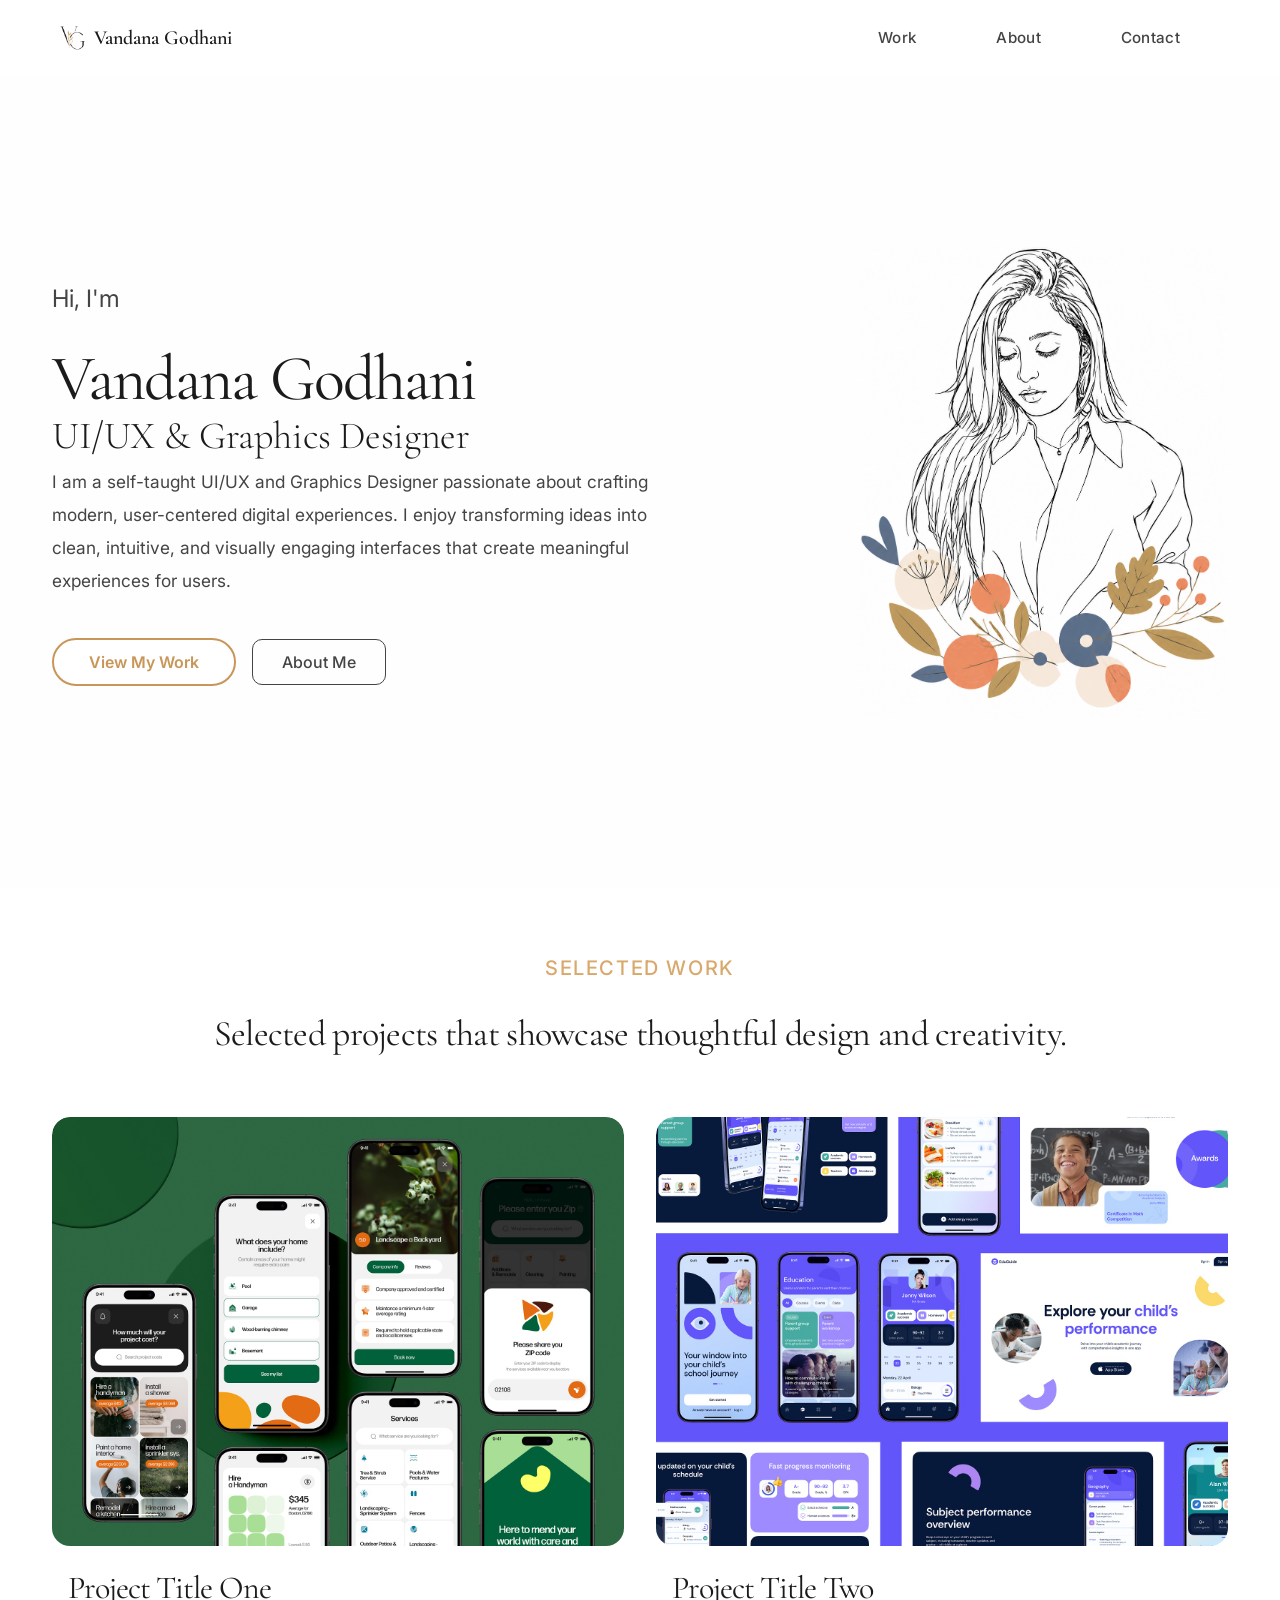
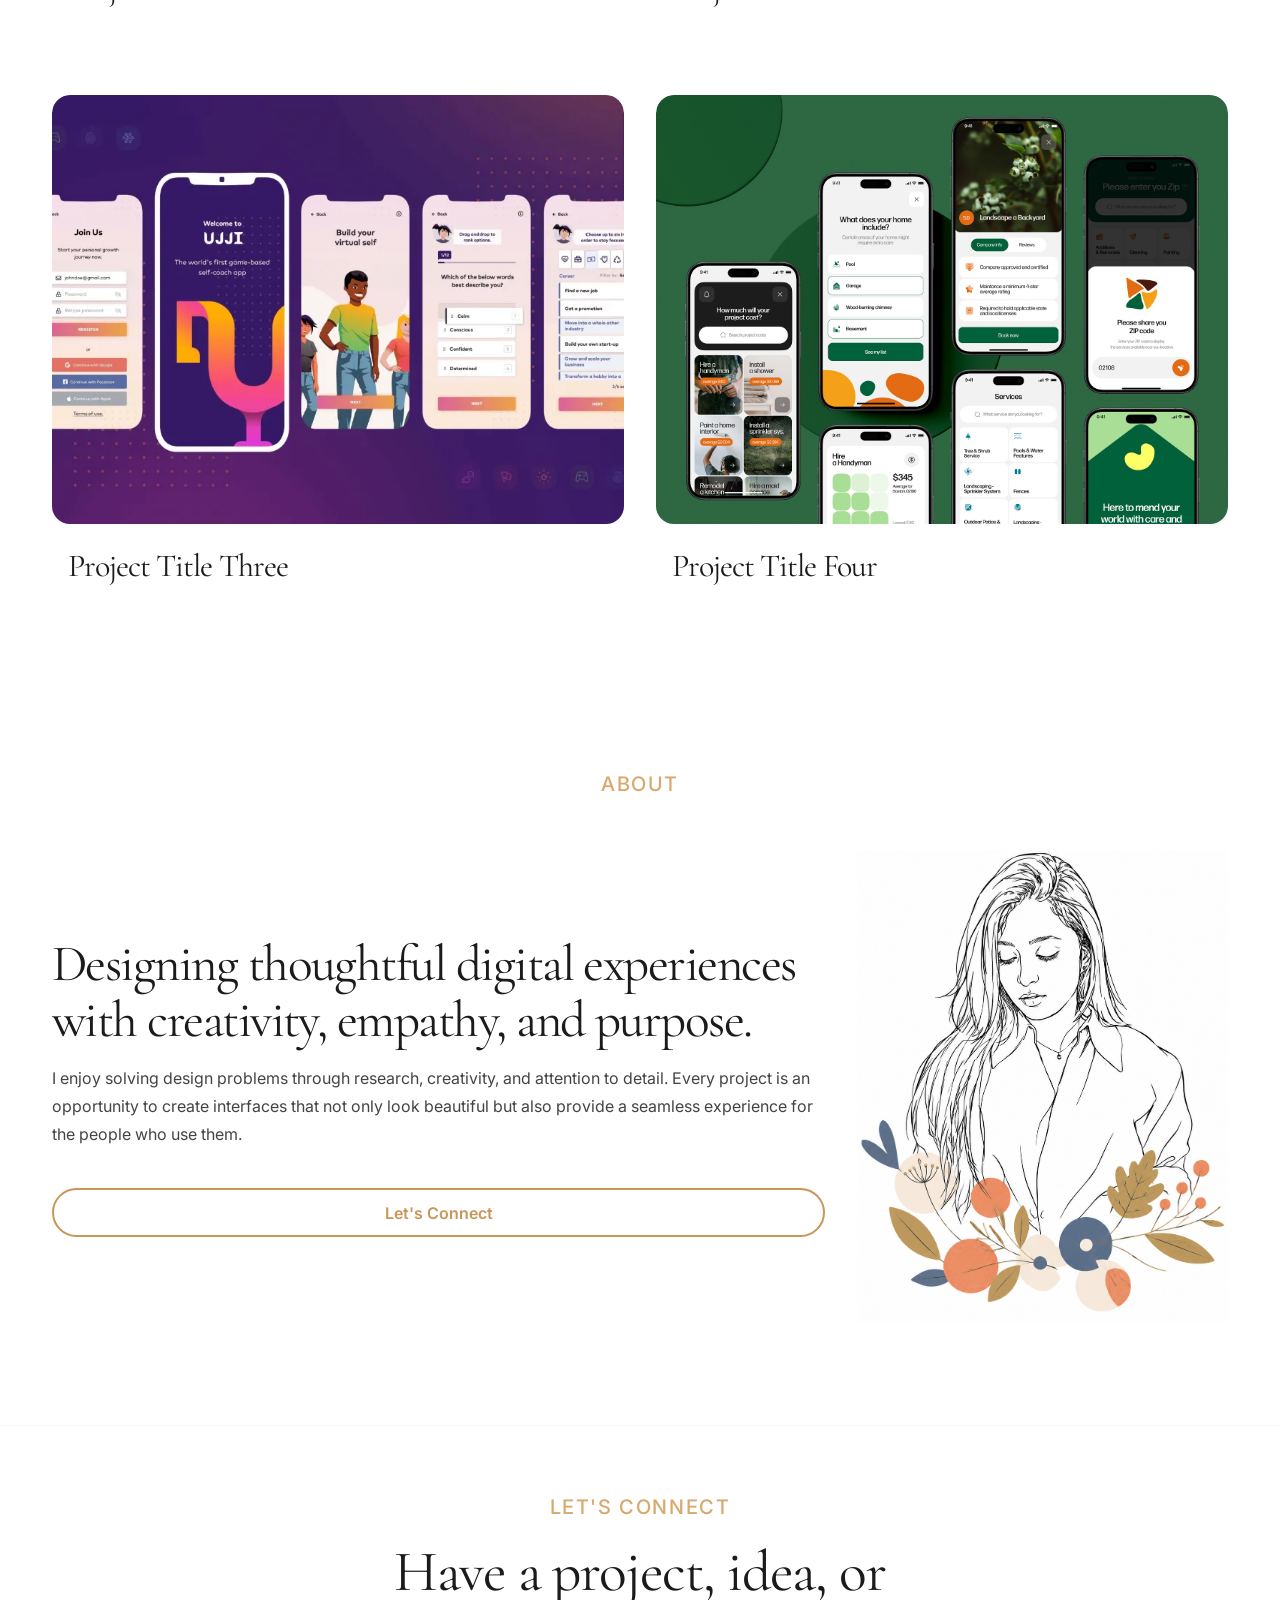
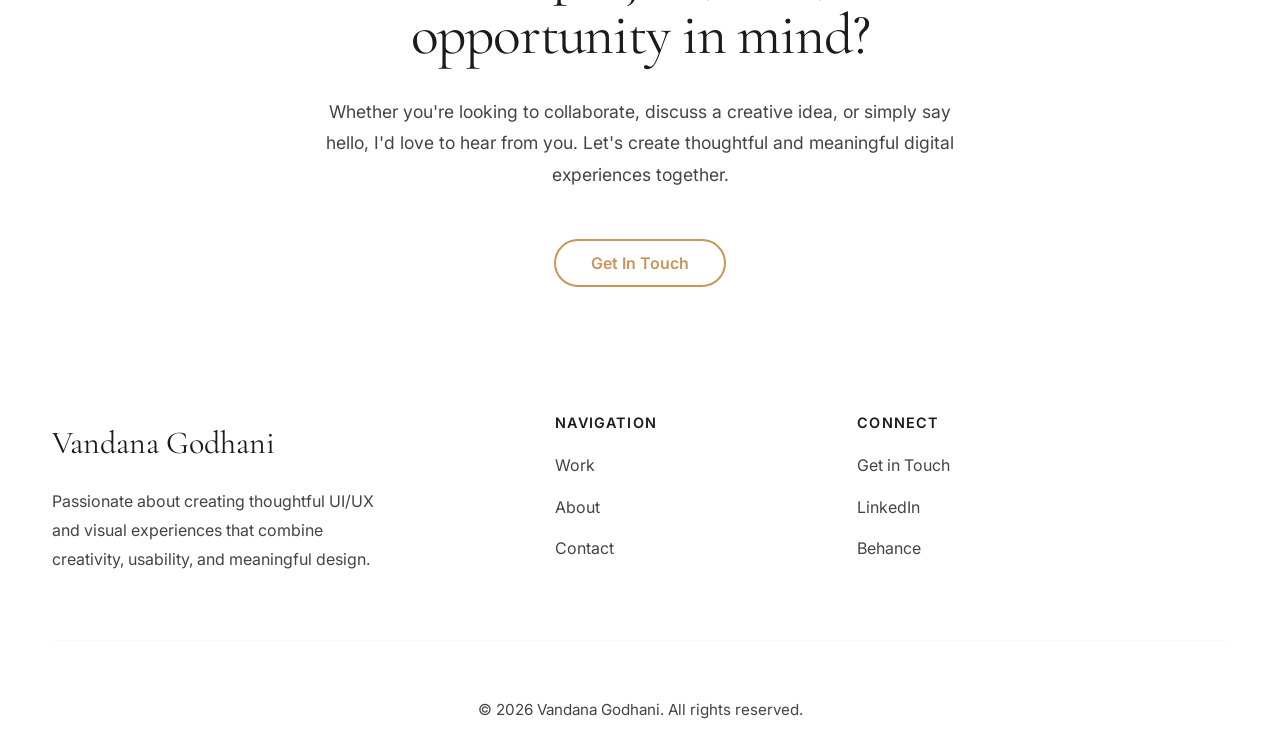
==== index.html @ 1f082d2a "pending" ====
<!doctype html>
<html lang="en">
  <head>
    <!-- ==========================================
         BASIC META
    =========================================== -->

    <meta charset="UTF-8" />

    <meta name="viewport" content="width=device-width, initial-scale=1.0" />

    <meta http-equiv="X-UA-Compatible" content="IE=edge" />

    <meta name="theme-color" content="#ffffff" />

    <meta name="robots" content="index, follow" />

    <meta name="author" content="Vandana Godhani" />

    <!-- ==========================================
         SEO
    =========================================== -->

    <title>Vandana Godhani | UI/UX & Graphics Designer</title>

    <meta
      name="description"
      content="Official portfolio of Vandana Godhani, a self-taught UI/UX and Graphics Designer based in Gujarat, India. Explore premium UI/UX design, modern web design, branding, and creative digital experiences."
    />

    <meta
      name="keywords"
      content="Vandana Godhani, UI UX Designer, Graphics Designer, Web Designer, Portfolio, Gujarat, UI Design, UX Design, Bootstrap Portfolio"
    />

    <!-- ==========================================
         CANONICAL
    =========================================== -->

    <link rel="canonical" href="https://yourdomain.com/" />

    <!-- ==========================================
         OPEN GRAPH
    =========================================== -->

    <meta property="og:type" content="website" />

    <meta
      property="og:title"
      content="Vandana Godhani | UI/UX & Graphics Designer"
    />

    <meta
      property="og:description"
      content="Portfolio showcasing UI/UX design, web design, graphics, and creative digital experiences."
    />

    <meta property="og:image" content="assets/images/og-image.jpg" />

    <meta property="og:url" content="https://yourdomain.com/" />

    <!-- ==========================================
         TWITTER CARD
    =========================================== -->

    <meta name="twitter:card" content="summary_large_image" />

    <meta
      name="twitter:title"
      content="Vandana Godhani | UI/UX & Graphics Designer"
    />

    <meta
      name="twitter:description"
      content="Official Portfolio of Vandana Godhani."
    />

    <meta name="twitter:image" content="assets/images/og-image.jpg" />

    <!-- ==========================================
         GOOGLE FONTS
    =========================================== -->

    <link rel="preconnect" href="https://fonts.googleapis.com" />

    <link rel="preconnect" href="https://fonts.gstatic.com" crossorigin />

    <link
      href="https://fonts.googleapis.com/css2?family=Cormorant+Garamond:wght@300;400;500;600;700&family=Inter:wght@300;400;500;600;700&display=swap"
      rel="stylesheet"
    />

    <!-- ==========================================
         BOOTSTRAP
    =========================================== -->

    <link
      href="https://cdn.jsdelivr.net/npm/bootstrap@5.3.7/dist/css/bootstrap.min.css"
      rel="stylesheet"
    />

    <!-- ==========================================
         BOOTSTRAP ICONS
    =========================================== -->

    <link
      rel="stylesheet"
      href="https://cdn.jsdelivr.net/npm/bootstrap-icons@1.11.3/font/bootstrap-icons.min.css"
    />

    <!-- ==========================================
         FONT AWESOME
    =========================================== -->

    <link
      rel="stylesheet"
      href="https://cdnjs.cloudflare.com/ajax/libs/font-awesome/6.7.2/css/all.min.css"
    />

    <!-- ==========================================
         CSS FILES
    =========================================== -->

    <link rel="stylesheet" href="css/variables.css" />

    <link rel="stylesheet" href="css/base.css" />

    <link rel="stylesheet" href="css/layout.css" />

    <link rel="stylesheet" href="css/components.css" />

    <link rel="stylesheet" href="css/home.css" />

    <link rel="stylesheet" href="css/contact.css" />

    <link rel="stylesheet" href="css/animations.css" />

    <link rel="stylesheet" href="css/responsive.css" />

    <!-- ==========================================
         FAVICON
    =========================================== -->

    <link rel="icon" href="assets/images/favicon/logo.png" />
  </head>
  <body>
    <!-- ====================HEADER==================== -->
    <header id="site-header">
      <nav class="navbar navbar-expand-lg py-3">
        <div class="container">
          <!-- Brand -->
          <div class="navbar-logo d-flex">
            <img
              src="./assets/images/logos/logo-r.png"
              alt="Vandana Godhani Logo"
            />
            <a
              class="navbar-brand fs-5"
              href="index.html"
              aria-label="Vandana Godhani Home"
            >
              Vandana Godhani
            </a>
          </div>

          <!-- Mobile Toggle -->

          <button
            class="navbar-toggler"
            type="button"
            data-bs-toggle="collapse"
            data-bs-target="#mainNavbar"
            aria-controls="mainNavbar"
            aria-expanded="false"
            aria-label="Toggle navigation"
          >
            <span class="navbar-toggler-icon"></span>
          </button>

          <!-- Navigation -->

          <div class="collapse navbar-collapse" id="mainNavbar">
            <ul class="navbar-nav ms-auto">
              <li class="nav-item me-5">
                <a
                  class="nav-link fw-medium"
                  href="index.html#featured-projects"
                >
                  Work
                </a>
              </li>

              <li class="nav-item me-5">
                <a class="nav-link fw-medium" href="about.html"> About </a>
              </li>

              <li class="nav-item me-5">
                <a class="nav-link fw-medium" href="contact.html"> Contact </a>
              </li>
            </ul>
          </div>
        </div>
      </nav>
    </header>
    <!-- ====================HERO==================== -->
    <section id="hero" class="hero-section">
      <div class="container">
        <div class="row align-items-center gy-5">
          <!-- Hero Content -->

          <div class="col-lg-8">
            <div class="hero-content">
              <p class="hero-subtitle fs-4">Hi, I'm</p>

              <h1 class="hero-title">Vandana Godhani</h1>

              <h2 class="hero-role">UI/UX & Graphics Designer</h2>

              <p class="hero-description py-2">
                I am a self-taught UI/UX and Graphics Designer passionate about
                crafting modern, user-centered digital experiences. I enjoy
                transforming ideas into clean, intuitive, and visually engaging
                interfaces that create meaningful experiences for users.
              </p>

              <div class="hero-buttons">
                <a href="#featured-projects" class="btn btn-primary">
                  View My Work
                </a>

                <a href="about.html" class="btn btn-outline"> About Me </a>
              </div>
            </div>
          </div>

          <!-- Hero Image -->

          <div class="col-lg-4">
            <div class="hero-image">
              <img
                src="assets/images/hero/vandana-hero.png"
                alt="Portrait of Vandana Godhani"
                class="img-fluid"
              />
            </div>
          </div>
        </div>
      </div>
    </section>
    <!-- ====================FEATURED PROJECT==================== -->

    <section id="featured-projects" class="featured-projects-section">
      <div class="container">
        <!-- Section Heading -->

        <div class="row">
          <div class="col-lg-12">
            <div class="section-heading text-center">
              <span class="section-subtitle fs-5"> Selected Work </span>

              <h2 class="section-title">
                Selected projects that showcase thoughtful design and creativity.
              </h2>
            </div>
          </div>
        </div>

        <!-- Projects -->

        <div class="row g-4">
          <!-- Project 01 -->

          <div class="col-md-6">
            <article class="project-card">
              <a href="#" class="project-link">
                <figure class="project-image">
                  <img
                    src="assets/images/projects/p-1.jpg"
                    alt="Project One"
                    class="img-fluid rounded-3"
                  />
                </figure>

                <h3 class="project-title pb-3 ps-3">Project Title One</h3>
              </a>
            </article>
          </div>

          <!-- Project 02 -->

          <div class="col-md-6">
            <article class="project-card">
              <a href="#" class="project-link">
                <figure class="project-image">
                  <img
                    src="assets/images/projects/projects-02.jpg"
                    alt="Project Two"
                    class="img-fluid rounded-3"
                  />
                </figure>

                <h3 class="project-title pb-3 ps-3">Project Title Two</h3>
              </a>
            </article>
          </div>

          <!-- Project 03 -->

          <div class="col-md-6">
            <article class="project-card">
              <a href="#" class="project-link">
                <figure class="project-image">
                  <img
                    src="assets/images/projects/project-03.webp"
                    alt="Project Three"
                    class="img-fluid rounded-3"
                  />
                </figure>

                <h3 class="project-title pb-3 ps-3">Project Title Three</h3>
              </a>
            </article>
          </div>

          <!-- Project 04 -->

          <div class="col-md-6">
            <article class="project-card">
              <a href="#" class="project-link">
                <figure class="project-image">
                  <img
                    src="assets/images/projects/p-1.jpg"
                    alt="Project Four"
                    class="img-fluid rounded-3"
                  />
                </figure>

                <h3 class="project-title pb-3 ps-3">Project Title Four</h3>
              </a>
            </article>
          </div>
        </div>
      </div>
    </section>

    <!-- ==========================================================
     ABOUT PREVIEW
=========================================================== -->

    <section id="about-hero" class="about-hero-section">
      <div class="container">
        <div class="row align-items-center gy-5">
          <!-- About Content -->

          <span class="section-subtitle fs-5 d-block text-center"> About </span>
          <div class="col-lg-8">
            <div class="about-hero-content">

              <h2 class="page-title">
                Designing thoughtful digital experiences with creativity,
                empathy, and purpose.
              </h2>

              <p class="about-hero-text pt-3">
                I enjoy solving design problems through research, creativity, and attention to detail. Every project is an opportunity to create interfaces that not only look beautiful but also provide a seamless experience for the people who use them.
              </p>

              <div class="hero-buttons pt-2">
                <a href="contact.html" class="btn btn-primary w-100">
                  Let's Connect
                </a>
              </div>
            </div>
          </div>

          <!-- About Image -->

          <div class="col-lg-4">
            <div class="about-hero-image">
              <div class="editorial-image">
                <img
                  src="assets/images/about/vandana-about.png"
                  alt="Portrait of Vandana Godhani"
                  class="img-fluid"
                />
              </div>
            </div>
          </div>
        </div>
      </div>
    </section>
    <hr class="section-divider" />

    <!-- ==========================================================
     CALL TO ACTION
=========================================================== -->

    <!-- ==========================================================
     CTA SECTION
========================================================== -->

    <section id="contact-cta" class="contact-cta-section">
      <div class="container">
        <div class="row justify-content-center">
          <div class="col-lg-12">
            <div class="cta-content text-center">
              <span class="section-subtitle fs-5"> Let's Connect </span>

              <h2 class="section-title">
                Have a project, idea, or opportunity in mind?
              </h2>

              <p class="cta-description">
                Whether you're looking to collaborate, discuss a creative idea,
                or simply say hello, I'd love to hear from you. Let's create
                thoughtful and meaningful digital experiences together.
              </p>

              <div class="cta-buttons text-center d-block pt-3">
                <a href="contact.html" class="btn btn-primary">
                  Get In Touch
                </a>
              </div>
            </div>
          </div>
        </div>
      </div>
    </section>

    <!-- ==========================================================
     FOOTER
=========================================================== -->

    <footer id="site-footer" class="site-footer">
      <div class="container">
        <div class="row gy-5">
          <!-- Brand -->

          <div class="col-lg-5">
            <div class="footer-brand">
              <a href="index.html" class="footer-logo"> Vandana Godhani </a>

              <p class="footer-description">
                Passionate about creating thoughtful UI/UX and visual
                experiences that combine creativity, usability, and meaningful
                design.
              </p>
            </div>
          </div>

          <!-- Navigation -->

          <div class="col-lg-3">
            <div class="footer-navigation">
              <h5 class="footer-heading">Navigation</h5>

              <ul class="footer-links">
                <li>
                  <a href="#featured-projects"> Work </a>
                </li>

                <li>
                  <a href="about.html"> About </a>
                </li>

                <li>
                  <a href="contact.html"> Contact </a>
                </li>
              </ul>
            </div>
          </div>

          <!-- Contact -->

          <!-- Contact -->

          <div class="col-lg-4">
            <div class="footer-contact">
              <h5 class="footer-heading">Connect</h5>

              <ul class="footer-links">
                <li>
                  <a href="mailto:vandnagodhani15@gmail.com"> Get in Touch </a>
                </li>

                <li>
                  <a
                    href="https://www.linkedin.com/in/vandana-godhani-a0b408183/"
                    target="_blank"
                    rel="noopener noreferrer"
                  >
                    LinkedIn
                  </a>
                </li>

                <li>
                  <a
                    href="https://www.behance.net/vandanagodhani"
                    target="_blank"
                    rel="noopener noreferrer"
                  >
                    Behance
                  </a>
                </li>
              </ul>
            </div>
          </div>
        </div>

        <hr class="footer-divider" />

        <div class="row align-items-center">
          <div class="col-md-12 pt-4">
            <p class="footer-copyright text-center">
              © 2026 Vandana Godhani. All rights reserved.
            </p>
          </div>
        </div>
      </div>
    </footer>
    <!-- Bootstrap Bundle -->
    <script src="https://cdn.jsdelivr.net/npm/bootstrap@5.3.7/dist/js/bootstrap.bundle.min.js"></script>

    <!-- Main JavaScript -->
    <script src="js/main.js"></script>
  </body>
</html>
---- css/variables.css ----
/* ==========================================================
   VARIABLES.CSS
   Vandana Godhani Portfolio
   Design Token System
   Bootstrap 5.3 Compatible
   ========================================================== */

:root {

  /* ========================================================
     COLORS
     ======================================================== */

  --color-white: #ffffff;
  --color-black: #000000;

  --color-background: #ffffff;
  --color-surface: #fafafa;

  --color-heading: #1b1b1b;
  --color-text: #444444;
  --color-text-light: #6b7280;

  --color-accent: #d9a86c;
  --color-accent-hover: #c89658;

  --color-border: #e8e8e8;
  --color-divider: #f2f2f2;

  --color-success: #198754;
  --color-danger: #dc3545;
  --color-warning: #ffc107;

  --selection-bg: var(--color-accent);
  --selection-text: var(--color-white);



  /* ========================================================
     TYPOGRAPHY
     ======================================================== */

  --font-heading: "Cormorant Garamond", serif;
  --font-body: "Inter", sans-serif;



  /* ========================================================
     FONT SIZES
     ======================================================== */

  --fs-display: clamp(4rem, 7vw, 6rem);

  --fs-h1: clamp(3.25rem, 5vw, 4.5rem);
  --fs-h2: clamp(2.5rem, 4vw, 3.5rem);
  --fs-h3: clamp(2rem, 3vw, 2.75rem);
  --fs-h4: 2rem;
  --fs-h5: 1.5rem;
  --fs-h6: 1.25rem;

  --fs-body-lg: 1.25rem;
  --fs-body: 1rem;
  --fs-small: .875rem;
  --fs-caption: .75rem;

  --fs-button: .95rem;
  --fs-nav: 1rem;



  /* ========================================================
     FONT WEIGHTS
     ======================================================== */

  --fw-light: 300;
  --fw-regular: 400;
  --fw-medium: 500;
  --fw-semibold: 600;
  --fw-bold: 700;



  /* ========================================================
     LINE HEIGHT
     ======================================================== */

  --lh-heading: 1.1;
  --lh-body: 1.75;
  --lh-tight: 1.3;



  /* ========================================================
     LETTER SPACING
     ======================================================== */

  --ls-tight: -.03em;
  --ls-normal: 0;
  --ls-wide: .04em;



  /* ========================================================
     SPACING SYSTEM
     ======================================================== */

  --space-0: 0;
  --space-1: .25rem;      /* 4px */
  --space-2: .5rem;       /* 8px */
  --space-3: .75rem;      /* 12px */
  --space-4: 1rem;        /* 16px */
  --space-5: 1.5rem;      /* 24px */
  --space-6: 2rem;        /* 32px */
  --space-7: 3rem;        /* 48px */
  --space-8: 4rem;        /* 64px */
  --space-9: 5rem;        /* 80px */
  --space-10: 6rem;       /* 96px */



  /* ========================================================
     SECTION SPACING
     ======================================================== */

  --section-space: clamp(5rem, 8vw, 7rem);
  --section-space-sm: clamp(3rem, 5vw, 5rem);



  /* ========================================================
     CONTAINER
     ======================================================== */

  --container-width: 1320px;
  --content-width: 720px;



  /* ========================================================
     BORDER RADIUS
     ======================================================== */

  --radius-sm: 4px;
  --radius-md: 8px;
  --radius-lg: 12px;
  --radius-xl: 20px;
  --radius-pill: 999px;



  /* ========================================================
     BORDERS
     ======================================================== */

  --border: 1px solid var(--color-border);



  /* ========================================================
     SHADOWS
     ======================================================== */

  --shadow-sm: 0 2px 8px rgba(0,0,0,.04);

  --shadow-md: 0 8px 24px rgba(0,0,0,.08);

  --shadow-lg: 0 16px 40px rgba(0,0,0,.10);



  /* ========================================================
     TRANSITIONS
     ======================================================== */

  --transition-fast: .2s ease;
  --transition-normal: .3s ease;
  --transition-slow: .5s ease;



  /* ========================================================
     Z-INDEX
     ======================================================== */

  --z-dropdown: 1000;
  --z-sticky: 1020;
  --z-fixed: 1030;
  --z-offcanvas: 1045;
  --z-modal: 1055;
  --z-tooltip: 1080;



  /* ========================================================
     BOOTSTRAP BREAKPOINT REFERENCE
     ======================================================== */

  --bp-sm: 576px;
  --bp-md: 768px;
  --bp-lg: 992px;
  --bp-xl: 1200px;
  --bp-xxl: 1400px;

}
---- css/base.css ----
/* ==========================================================
   BASE.CSS
   Vandana Godhani Portfolio
   Global Foundation Styles
   Bootstrap 5.3 Compatible
========================================================== */

/* ==========================================================
   ROOT
========================================================== */

html{
    scroll-behavior:smooth;
    font-size:16px;
}

*,
*::before,
*::after{
    box-sizing:border-box;
}

body{
    margin:0;
    padding:0;
    overflow-x:hidden;

    background:var(--color-background);
    color:var(--color-text);

    font-family:var(--font-body);
    font-size:var(--fs-body);
    font-weight:var(--fw-regular);
    line-height:var(--lh-body);

    text-rendering:optimizeLegibility;
    -webkit-font-smoothing:antialiased;
    -moz-osx-font-smoothing:grayscale;
}

/* ==========================================================
   TEXT SELECTION
========================================================== */

::selection{
    background:var(--selection-bg);
    color:var(--selection-text);
}

/* ==========================================================
   HEADINGS
========================================================== */

h1,
h2,
h3,
h4,
h5,
h6{

    margin:0;

    color:var(--color-heading);

    font-family:var(--font-heading);

    font-weight:var(--fw-regular);

    line-height:var(--lh-heading);

    letter-spacing:var(--ls-tight);
}

h1{
    font-size:var(--fs-h1);
}

h2{
    font-size:var(--fs-h2);
}

h3{
    font-size:var(--fs-h3);
}

h4{
    font-size:var(--fs-h4);
}

h5{
    font-size:var(--fs-h5);
}

h6{
    font-size:var(--fs-h6);
}

/* ==========================================================
   TEXT
========================================================== */

p{
    margin:0;
    color:var(--color-text);
}

small{
    font-size:var(--fs-small);
}

strong{
    font-weight:var(--fw-semibold);
}

/* ==========================================================
   LINKS
========================================================== */

a{

    color:inherit;

    text-decoration:none;

    transition:color var(--transition-fast);
}

a:hover{
    color:var(--color-accent);
}

/* ==========================================================
   IMAGES
========================================================== */

img,
picture{

    display:block;

    max-width:100%;

    height:auto;
}

/* ==========================================================
   LISTS
========================================================== */

ul,
ol{

    margin:0;

    padding:0;

    list-style:none;
}

/* ==========================================================
   BUTTON RESET
========================================================== */

button{

    border:none;

    background:none;

    padding:0;

    color:inherit;

    font:inherit;

    cursor:pointer;
}

/* ==========================================================
   FORM ELEMENTS
========================================================== */

input,
textarea,
select{

    font:inherit;

    color:inherit;
}

textarea{
    resize:vertical;
}

/* ==========================================================
   TABLE
========================================================== */

table{

    width:100%;

    border-collapse:collapse;
}

/* ==========================================================
   HR
========================================================== */

hr{

    margin:0;

    border:none;

    border-top:1px solid var(--color-border);
}

/* ==========================================================
   ACCESSIBILITY
========================================================== */

:focus-visible{

    outline:2px solid var(--color-accent);

    outline-offset:3px;
}

[hidden]{

    display:none !important;
}

.visually-hidden{

    position:absolute;

    width:1px;

    height:1px;

    padding:0;

    margin:-1px;

    overflow:hidden;

    clip:rect(0,0,0,0);

    white-space:nowrap;

    border:0;
}

/* ==========================================================
   REDUCED MOTION
========================================================== */

@media (prefers-reduced-motion:reduce){

    html{
        scroll-behavior:auto;
    }

    *,
    *::before,
    *::after{

        animation-duration:.01ms !important;

        animation-iteration-count:1 !important;

        transition-duration:.01ms !important;

        scroll-behavior:auto !important;
    }

}
---- css/layout.css ----
/* ==========================================================
   LAYOUT.CSS
   Premium Portfolio Layout System
   ----------------------------------------------------------
   Responsibilities:
   - Page structure
   - Containers
   - Section spacing
   - Hero layout
   - Grid alignment
   - Bootstrap enhancements only

   NO typography
   NO colors
   NO buttons
   NO cards
   NO animations
========================================================== */


/* ==========================================================
   MAIN
========================================================== */

main{
    width:100%;
    overflow:hidden;
}


/* ==========================================================
   SECTION DEFAULT
========================================================== */

section{
    position:relative;
    width:100%;
    padding-block:clamp(5rem,8vw,7rem);
}


/* ==========================================================
   CONTAINER
========================================================== */

.container{
    max-width:1200px;
}


/* ==========================================================
   HERO
========================================================== */

.hero-section{

    min-height:calc(100vh - 90px);

    display:flex;

    align-items:center;

    padding-top:0rem;

    padding-bottom:0rem;

    background-color: #FEFEFE;
}


.hero-content{

    max-width:640px;
}


.hero-image{

    display:flex;

    justify-content:center;

    align-items:center;
}


.hero-image img{

    width:100%;

    max-width:220px;

    max-height:520px;

    height:auto;

    object-fit:contain;
}


/* ==========================================================
   FEATURED PROJECTS
========================================================== */

.featured-projects-section{

    padding-top:4rem;

    padding-bottom:4rem;
}


.project-card{

    height:100%;
}


/* ==========================================================
   ABOUT PREVIEW
========================================================== */

.about-preview-section{

    padding-top:4rem;

    padding-bottom:4rem;
}


.about-preview-image{

    display:flex;

    justify-content:center;
}


.about-preview-image img{

    width:100%;

    max-width:480px;

    height:auto;
}


/* ==========================================================
   CTA
========================================================== */

.contact-cta-section{

    padding-top:4rem;

    padding-bottom:4rem;
}



/* ==========================================================
   FOOTER
========================================================== */

.site-footer{

    padding-top:4rem;

    padding-bottom:2rem;
}


/* ==========================================================
   BOOTSTRAP SPACING IMPROVEMENTS
========================================================== */

.row{

    --bs-gutter-x:2rem;

    --bs-gutter-y:2rem;
}


/* ==========================================================
   DESKTOP LARGE
========================================================== */

@media(min-width:1400px){

.container{

max-width:1280px;

}

.hero-image img{

max-width:520px;

}

}


/* ==========================================================
   TABLET
========================================================== */

@media(max-width:991.98px){

.hero-section{

min-height:auto;

padding-top:5rem;

padding-bottom:5rem;

text-align:center;

}

.hero-content{

margin-inline:auto;

}

.hero-buttons{

justify-content:center;

}

.hero-image{

margin-top:2rem;

}

.about-preview-content{

text-align:center;

}

.about-preview-image{

margin-top:2rem;

}

}


/* ==========================================================
   MOBILE
========================================================== */

@media(max-width:767.98px){

section{

padding-block:4rem;

}

.hero-section{

padding-top:4rem;

padding-bottom:4rem;

}

.container{

padding-left:1.25rem;

padding-right:1.25rem;

}

}


/* ==========================================================
   SMALL MOBILE
========================================================== */

@media(max-width:575.98px){

section{

padding-block:3.5rem;

}

.hero-image img{

max-width:320px;

}

}
---- css/components.css ----
/* ==========================================================
   COMPONENTS.CSS
   ==========================================================
   PART 1 — NAVBAR
   ========================================================== */

/* background color of nav  */
.site-header {
  background-color: #faf7f3;
}
/* ==========================================================
   NAVBAR
========================================================== */

.navbar {
  padding: 1.5rem 0;

  background: transparent;

  border: none;

  transition: all 0.35s ease;
}

/* ==========================================================
   BRAND
========================================================== */

.navbar-brand {
  font-family: "Cormorant Garamond", serif;

  font-size: 1rem;

  font-weight: 600;

  color: var(--color-heading);

  text-decoration: none;

  transition: color 0.3s ease;
}

.navbar-brand:hover {
  color: var(--color-accent);
}

/* logo  */
.navbar-logo img {
  width: 42px;
  height: 42px;
  object-fit: contain;
}

/* ==========================================================
   NAVIGATION
========================================================== */

.navbar-nav {
  align-items: center;

  gap: 2rem;
}

/* ==========================================================
   NAV LINKS
========================================================== */

.nav-link {
  position: relative;

  padding: 0 !important;

  font-family: var(--font-primary);

  font-size: 0.95rem;

  font-weight: 500;

  color: var(--color-text-primary);

  letter-spacing: 0.02em;

  transition: color 0.3s ease;
}

/* ==========================================================
   UNDERLINE ANIMATION
========================================================== */

.nav-link::after {
  content: "";

  position: absolute;

  left: 0;

  bottom: -6px;

  width: 0;

  height: 1px;

  background: var(--color-accent);

  transition: width 0.35s ease;
}

.nav-link:hover {
  color: var(--color-heading);
}

.nav-link:hover::after {
  width: 100%;
}

/* ==========================================================
   ACTIVE LINK
========================================================== */

.nav-link.active {
  color: var(--color-heading);
}

.nav-link.active::after {
  width: 100%;
}

/* ==========================================================
   NAVBAR TOGGLER
========================================================== */

.navbar-toggler {
  border: none;

  padding: 0;

  box-shadow: none;
}

.navbar-toggler:focus {
  box-shadow: none;
}

/* ==========================================================
   TOGGLER ICON
========================================================== */

.navbar-toggler-icon {
  width: 1.4rem;

  height: 1.4rem;
}

/* ==========================================================
   MOBILE NAVBAR
========================================================== */

@media (max-width: 991.98px) {
  .navbar-collapse {
    padding-top: 2rem;
  }

  .navbar-nav {
    align-items: flex-start;

    gap: 1.5rem;
  }
}
/* ==========================================================
   COMPONENTS.CSS
   Part 2 — Buttons
   ----------------------------------------------------------
   Reusable Button System

   Used on:
   • Hero
   • About
   • CTA
   • Contact

   No layout rules here.
========================================================== */

/* ==========================================================
   BUTTON WRAPPER
========================================================== */

.hero-buttons,
.cta-buttons {
  display: flex;
  align-items: center;
  gap: 1rem;
  flex-wrap: wrap;
}

/* ==========================================================
   BASE BUTTON
========================================================== */

.btn {
  display: inline-flex;

  align-items: center;

  justify-content: center;

  text-decoration: none;

  cursor: pointer;

  user-select: none;

  border-radius: 10px;

  padding: 0.9rem 1.8rem;

  font-family: var(--font-body);

  font-size: 1rem;

  font-weight: 500;

  line-height: 1;

  transition:
    background-color 0.3s ease,
    color 0.3s ease,
    border-color 0.3s ease,
    transform 0.25s ease,
    box-shadow 0.25s ease;

  border: 1px solid transparent;

  outline: none;
}

/* ==========================================================
   PRIMARY BUTTON
========================================================== */

.btn-primary {
  background: var(--color-text);

  color: var(--color-white);

  border-color: var(--color-text);
}

.btn-primary:hover {
  background: transparent;

  color: var(--color-text);

  border-color: var(--color-text);

  transform: translateY(-2px);
}

.btn-primary:active {
  transform: translateY(0);
}

/* ==========================================================
   OUTLINE BUTTON
========================================================== */

.btn-outline {
  background: transparent;

  color: var(--color-text);

  border: 1px solid var(--color-text);
}

.btn-outline:hover {
  background: var(--color-text);

  color: var(--color-white);

  transform: translateY(-2px);
}

.btn-outline:active {
  transform: translateY(0);
}

/* ==========================================================
   BUTTON FOCUS
========================================================== */

.btn:focus-visible {
  outline: none;

  box-shadow: 0 0 0 4px rgba(0, 0, 0, 0.12);
}

/* ==========================================================
   BUTTON DISABLED
========================================================== */

.btn:disabled,
.btn.disabled {
  opacity: 0.55;

  pointer-events: none;
}

/* ==========================================================
   SMALL BUTTON
========================================================== */

.btn-sm {
  padding: 0.65rem 1.25rem;

  font-size: 0.92rem;
}

/* ==========================================================
   LARGE BUTTON
========================================================== */

.btn-lg {
  padding: 1.05rem 2.2rem;

  font-size: 1.05rem;
}

/* ==========================================================
   RESPONSIVE
========================================================== */

@media (max-width: 767.98px) {
  .hero-buttons,
  .cta-buttons {
    justify-content: center;

    gap: 0.85rem;
  }

  .btn {
    padding: 0.85rem 1.5rem;

    font-size: 0.95rem;
  }
}
/* ==========================================================
   PART 3 — SECTION HEADINGS & TYPOGRAPHY
========================================================== */


/* ==========================================================
   SECTION SUBTITLE
========================================================== */

.section-subtitle{

    display:inline-block;

    margin-bottom:1rem;

    font-family:var(--font-body);

    font-size:.95rem;

    font-weight:500;

    letter-spacing:.08em;

    text-transform:uppercase;

    color:var(--color-accent);

}


/* ==========================================================
   SECTION TITLE
========================================================== */

.section-title{

    margin:0;

    font-family:var(--font-heading);

    font-size:clamp(2.6rem,4.5vw,4rem);

    font-weight:400;

    line-height:1.1;

    letter-spacing:-0.02em;

    color:var(--color-heading);

}


/* ==========================================================
   SECTION DESCRIPTION
========================================================== */

.section-description{

    margin-top:1.5rem;

    max-width:680px;

    font-family:var(--font-body);

    font-size:1.1rem;

    font-weight:400;

    line-height:1.8;

    color:var(--color-text-secondary);

}


/* ==========================================================
   HERO GREETING
========================================================== */

.hero-greeting{

    display:block;

    margin-bottom:1rem;

    font-family:var(--font-body);

    font-size:1.1rem;

    font-weight:500;

    letter-spacing:.03em;

    color:var(--color-accent);

}


/* ==========================================================
   HERO NAME
========================================================== */

.hero-name{

    margin:0;

    font-family:var(--font-heading);

    font-size:clamp(3.2rem,6vw,5rem);

    font-weight:400;

    line-height:1.05;

    letter-spacing:-0.02em;

    color:var(--color-heading);

}


/* ==========================================================
   HERO ROLE
========================================================== */

.hero-role{

    margin-top:.75rem;

    font-family:var(--font-heading);

    font-size:clamp(1.8rem,3vw,2.7rem);

    font-weight:300;

    line-height:1.15;

    letter-spacing:-0.01em;

    color:var(--color-heading);

}


/* ==========================================================
   HERO DESCRIPTION
========================================================== */

.hero-description{

    margin-top:2rem;

    max-width:620px;

    font-family:var(--font-body);

    font-size:1.1rem;

    font-weight:400;

    line-height:1.8;

    color:var(--color-text-secondary);

}


/* ==========================================================
   CTA TITLE
========================================================== */

.cta-title{

    margin:0;

    font-family:var(--font-heading);

    font-size:clamp(2.5rem,4.5vw,3.8rem);

    font-weight:400;

    line-height:1.12;

    letter-spacing:-0.02em;

    color:var(--color-heading);

}


/* ==========================================================
   CTA DESCRIPTION
========================================================== */

.cta-description{

    margin:2rem auto;

    max-width:720px;

    font-family:var(--font-body);

    font-size:1.1rem;

    font-weight:400;

    line-height:1.8;

    color:var(--color-text-secondary);

}


/* ==========================================================
   TEXT LINK
========================================================== */

.text-link{

    display:inline-flex;

    align-items:center;

    gap:.5rem;

    font-family:var(--font-body);

    font-size:1rem;

    font-weight:500;

    color:var(--color-heading);

    text-decoration:none;

    transition:color .3s ease;

}

.text-link:hover{

    color:var(--color-accent);

}


/* ==========================================================
   RESPONSIVE
========================================================== */

@media (max-width:991.98px){

    .section-title{

        font-size:clamp(2.2rem,6vw,3.3rem);

    }

    .hero-name{

        font-size:clamp(2.8rem,8vw,4.5rem);

    }

    .hero-role{

        font-size:clamp(1.6rem,4vw,2.3rem);

    }

}


@media (max-width:767.98px){

    .section-title,
    .hero-name,
    .hero-role{

        text-align:center;

    }

    .section-description,
    .hero-description,
    .cta-description{

        margin-inline:auto;

        text-align:center;

    }

}

/* ==========================================================
   PART 4 — PROJECT CARDS
========================================================== */


/* ==========================================================
   PROJECT CARD
========================================================== */

.project-card{

    position:relative;

    display:block;

    height:100%;

    overflow:hidden;

    background:var(--color-white);

    border-radius:18px;

    transition:
        transform .35s ease,
        box-shadow .35s ease;

}


.project-card:hover{

    transform:translateY(-8px);

    box-shadow:0 24px 50px rgba(0,0,0,.08);

}


/* ==========================================================
   PROJECT LINK
========================================================== */

.project-link{

    display:block;

    text-decoration:none;

    color:inherit;

}


/* ==========================================================
   PROJECT IMAGE
========================================================== */

.project-image{

    position:relative;

    overflow:hidden;

    border-radius:18px;

}


.project-image img{

    width:100%;

    aspect-ratio:4 / 3;

    object-fit:cover;

    display:block;

    transition:transform .6s ease;

}


.project-card:hover .project-image img{

    transform:scale(1.05);

}


/* ==========================================================
   PROJECT CONTENT
========================================================== */

.project-content{

    padding:1.5rem 0 .25rem;

}


/* ==========================================================
   PROJECT CATEGORY
========================================================== */

.project-category{

    display:inline-block;

    margin-bottom:.6rem;

    font-family:var(--font-body);

    font-size:.82rem;

    font-weight:500;

    letter-spacing:.08em;

    text-transform:uppercase;

    color:var(--color-accent);

}


/* ==========================================================
   PROJECT TITLE
========================================================== */

.project-title{

    margin:0;

    font-family:var(--font-heading);

    font-size:2rem;

    font-weight:400;

    line-height:1.15;

    color:var(--color-heading);

    transition:color .3s ease;

}


.project-card:hover .project-title{

    color:var(--color-accent);

}


/* ==========================================================
   PROJECT DESCRIPTION
========================================================== */

.project-description{

    margin-top:1rem;

    font-family:var(--font-body);

    font-size:1rem;

    line-height:1.75;

    color:var(--color-text-secondary);

}


/* ==========================================================
   PROJECT META
========================================================== */

.project-meta{

    display:flex;

    align-items:center;

    justify-content:space-between;

    margin-top:1.25rem;

}


/* ==========================================================
   VIEW PROJECT
========================================================== */

.project-view{

    display:inline-flex;

    align-items:center;

    gap:.5rem;

    font-family:var(--font-body);

    font-size:.95rem;

    font-weight:500;

    color:var(--color-heading);

    transition:all .3s ease;

}


.project-card:hover .project-view{

    color:var(--color-accent);

    gap:.75rem;

}


/* ==========================================================
   RESPONSIVE
========================================================== */

@media (max-width:991.98px){

    .project-title{

        font-size:1.7rem;

    }

}


@media (max-width:767.98px){

    .project-content{

        padding:1.25rem 0 0;

    }

    .project-title{

        font-size:1.5rem;

    }

}
/* ==========================================================
   PART 5 — FOOTER COMPONENTS
========================================================== */


/* ==========================================================
   FOOTER BRAND
========================================================== */

.footer-logo{

    display:inline-block;

    margin-bottom:1rem;

    font-family:var(--font-heading);

    font-size:2rem;

    font-weight:400;

    color:var(--color-heading);

    text-decoration:none;

    transition:color .3s ease;

}

.footer-logo:hover{

    color:var(--color-accent);

}


.footer-description{

    max-width:340px;

    margin:0;

    font-family:var(--font-body);

    font-size:1rem;

    line-height:1.8;

    color:var(--color-text-secondary);

}


/* ==========================================================
   FOOTER HEADINGS
========================================================== */

.footer-heading{

    margin-bottom:1.25rem;

    font-family:var(--font-body);

    font-size:.9rem;

    font-weight:600;

    letter-spacing:.08em;

    text-transform:uppercase;

    color:var(--color-heading);

}


/* ==========================================================
   FOOTER LINKS
========================================================== */

.footer-links{

    margin:0;

    padding:0;

    list-style:none;

}

.footer-links li{

    margin-bottom:.85rem;

}

.footer-links a{

    display:inline-block;

    font-family:var(--font-body);

    font-size:1rem;

    color:var(--color-text-secondary);

    text-decoration:none;

    transition:
        color .3s ease,
        transform .3s ease;

}

.footer-links a:hover{

    color:var(--color-accent);

    transform:translateX(4px);

}


/* ==========================================================
   FOOTER CONTACT
========================================================== */

.footer-contact a{

    display:inline-block;

    font-family:var(--font-body);

    color:var(--color-text-secondary);

    text-decoration:none;

    transition:color .3s ease;

}

.footer-contact a:hover{

    color:var(--color-accent);

}


/* ==========================================================
   FOOTER DIVIDER
========================================================== */

.footer-divider{

    margin:4rem 0 2rem;

    border:0;

    border-top:1px solid var(--color-border);

}


/* ==========================================================
   FOOTER BOTTOM
========================================================== */

.footer-copyright,

.footer-credit{

    margin:0;

    font-family:var(--font-body);

    font-size:.95rem;

    color:var(--color-text-secondary);

}


/* ==========================================================
   FOOTER CREDIT
========================================================== */

.footer-credit{

    text-align:right;

}


/* ==========================================================
   RESPONSIVE
========================================================== */

@media (max-width:991.98px){

    .footer-brand{

        margin-bottom:1rem;

    }

    .footer-credit{

        text-align:left;

        margin-top:1rem;

    }

}


@media (max-width:767.98px){

    .footer-heading{

        margin-top:1rem;

    }

    .footer-description{

        max-width:100%;

    }

}
.moreaboutme{
    background: transparent;
    color: var(--color-text);
    border: 1px solid var(--color-text);
}
/* ==========================================================
   PART 6 — EDITORIAL CARDS
========================================================== */


/* ==========================================================
   EXPERIENCE CARD
========================================================== */

.experience-card{

    position:relative;

    height:100%;

    padding:2rem;

    background:var(--color-white);

    border:1px solid rgba(0,0,0,.08);

    border-radius:20px;

    transition:all .35s ease;

}

.experience-card:hover{

    transform:translateY(-6px);

    box-shadow:0 20px 45px rgba(0,0,0,.08);

}


.experience-year{

    display:inline-block;

    margin-bottom:.75rem;

    font-size:.875rem;

    font-weight:600;

    letter-spacing:.12em;

    text-transform:uppercase;

    color:var(--color-accent);

}


.experience-role{

    margin-bottom:.4rem;

}


.experience-company{

    margin-bottom:1.25rem;

    font-size:1.05rem;

    font-weight:500;

    color:var(--color-text);

}


.experience-description{

    margin-bottom:0;

}



/* ==========================================================
   EDUCATION CARD
========================================================== */

.education-card{

    height:100%;

    padding:2rem;

    background:var(--color-white);

    border:1px solid rgba(0,0,0,.08);

    border-radius:20px;

    transition:all .35s ease;

}


.education-card:hover{

    transform:translateY(-6px);

    box-shadow:0 20px 45px rgba(0,0,0,.08);

}


.education-year{

    display:inline-block;

    margin-bottom:.75rem;

    font-size:.875rem;

    font-weight:600;

    letter-spacing:.12em;

    text-transform:uppercase;

    color:var(--color-accent);

}


.education-card h3{

    margin-bottom:.6rem;

}


.education-card p{

    margin-bottom:0;

}



/* ==========================================================
   INFORMATION CARD
========================================================== */

.info-card{

    height:100%;

    padding:2rem;

    background:var(--color-white);

    border:1px solid rgba(0,0,0,.08);

    border-radius:20px;

    transition:all .35s ease;

}


.info-card:hover{

    transform:translateY(-6px);

    box-shadow:0 20px 45px rgba(0,0,0,.08);

}


.info-card-icon{

    width:60px;

    height:60px;

    display:flex;

    align-items:center;

    justify-content:center;

    margin-bottom:1.5rem;

    border-radius:50%;

    background:rgba(0,0,0,.04);

    font-size:1.4rem;

    color:var(--color-accent);

}


.info-card h3{

    margin-bottom:1rem;

}


.info-card p{

    margin-bottom:0;

}



/* ==========================================================
   CARD LINKS
========================================================== */

.card-link{

    display:inline-flex;

    align-items:center;

    gap:.5rem;

    margin-top:1.5rem;

    font-weight:500;

    text-decoration:none;

}


.card-link i{

    transition:transform .3s ease;

}


.card-link:hover i{

    transform:translateX(4px);

}



/* ==========================================================
   RESPONSIVE
========================================================== */

@media (max-width:991.98px){

    .experience-card,
    .education-card,
    .info-card{

        padding:1.75rem;

    }

}


@media (max-width:767.98px){

    .experience-card,
    .education-card,
    .info-card{

        padding:1.5rem;

    }

}
/* ==========================================================
   PART 7 — SKILL CHIPS
========================================================== */


/* ==========================================================
   SKILLS WRAPPER
========================================================== */

.skills-wrapper{

    display:flex;

    flex-wrap:wrap;

    justify-content:center;

    align-items:center;

    gap:1rem;

    max-width:1000px;

    margin:0 auto;

}



/* ==========================================================
   SKILL CHIP
========================================================== */

.skill-item{

    display:inline-flex;

    align-items:center;

    justify-content:center;

    padding:.85rem 1.5rem;

    background:var(--color-white);

    border:1px solid rgba(0,0,0,.08);

    border-radius:999px;

    font-size:1rem;

    font-weight:500;

    color:var(--color-text);

    cursor:default;

    user-select:none;

    transition:
        transform .35s ease,
        box-shadow .35s ease,
        border-color .35s ease,
        background-color .35s ease;

}



/* ==========================================================
   HOVER
========================================================== */

.skill-item:hover{

    transform:translateY(-4px);

    border-color:var(--color-accent);

    box-shadow:0 14px 30px rgba(0,0,0,.08);

}



/* ==========================================================
   ACTIVE
========================================================== */

.skill-item:active{

    transform:translateY(-1px);

}



/* ==========================================================
   OPTIONAL ICON
========================================================== */

.skill-item i{

    margin-right:.55rem;

    font-size:1rem;

    color:var(--color-accent);

}



/* ==========================================================
   RESPONSIVE
========================================================== */

@media (max-width:991.98px){

    .skills-wrapper{

        gap:.85rem;

    }

}


@media (max-width:767.98px){

    .skills-wrapper{

        justify-content:center;

    }

    .skill-item{

        padding:.75rem 1.2rem;

        font-size:.95rem;

    }

}


@media (max-width:575.98px){

    .skill-item{

        width:100%;

        justify-content:center;

    }

}
---- css/home.css ----
/* ==========================================================
   HOME.CSS
   ==========================================================
   PART 1 — HERO SECTION
   ========================================================== */


/* ==========================================================
   HERO CONTENT
========================================================== */

.hero-content{

    max-width:680px;

}

.hero-content > * + *{

    margin-top:1.5rem;

}


/* ==========================================================
   HERO GREETING
========================================================== */

.hero-greeting{

    display:inline-block;

    margin:0;

    font-family:var(--font-body);

    font-size:1rem;

    font-weight:500;

    letter-spacing:.08em;

    text-transform:uppercase;

    color:var(--color-accent);

}


/* ==========================================================
   HERO NAME
========================================================== */

.hero-name{

    margin:0;

    font-family:var(--font-heading);

    font-size:clamp(3.5rem,6vw,5.5rem);

    font-weight:400;

    line-height:1;

    letter-spacing:-0.03em;

    color:var(--color-heading);

}


/* ==========================================================
   HERO ROLE
========================================================== */

.hero-role{

    margin:0;

    font-family:var(--font-heading);

    font-size:clamp(2rem,3vw,2.8rem);

    font-weight:300;

    line-height:1.15;

    color:var(--color-heading);

}


/* ==========================================================
   HERO DESCRIPTION
========================================================== */

.hero-description{

    max-width:620px;

    margin:0;

    font-family:var(--font-body);

    font-size:1.08rem;

    line-height:1.9;

    color:var(--color-text-secondary);

}


/* ==========================================================
   HERO BUTTONS
========================================================== */

.hero-buttons{

    margin-top:2.5rem;

}


/* ==========================================================
   HERO IMAGE
========================================================== */

.hero-image{

    display:flex;

    justify-content:center;

    align-items:center;

}

.hero-image img{

    width:100%;

    max-width:420px;

    border-radius:18px;

    object-fit:cover;

    transition:
        transform .45s ease,
        box-shadow .45s ease;

}

.hero-image img:hover{

    transform:translateY(-6px);

    box-shadow:0 24px 50px rgba(0,0,0,.08);

}


/* ==========================================================
   RESPONSIVE
========================================================== */

@media (max-width:991.98px){

    .hero-content{

        text-align:center;

        margin-inline:auto;

    }

    .hero-description{

        margin-inline:auto;

    }

    .hero-buttons{

        justify-content:center;

    }

    .hero-image{

        margin-top:3rem;

    }

}


@media (max-width:767.98px){

    .hero-name{

        font-size:clamp(2.8rem,9vw,4rem);

    }

    .hero-role{

        font-size:clamp(1.6rem,5vw,2.2rem);

    }

    .hero-image img{

        max-width:300px;

    }

}
/* ==========================================================
   PART 2.1 — FEATURED PROJECTS
   (Current HTML Version)
========================================================== */


/* ==========================================================
   SECTION HEADING
========================================================== */

.section-heading{

   max-width:1400px;

    margin:0 auto 4rem;

}

/* ==========================================================
   FEATURED PROJECTS HEADING
========================================================== */

.featured-projects-section .section-title{

    max-width:none;

    width:100%;

    margin:.75rem auto 0;

    font-size:clamp(2rem,2.8vw,3rem);

    line-height:1.1;

    letter-spacing:-0.02em;

    white-space:nowrap;

}

@media (max-width:1200px){

    .featured-projects-section .section-title{

        white-space:normal;

    }

}

/* ==========================================================
   PROJECT GRID
========================================================== */

.featured-projects-section .row.g-4{

    row-gap:2.5rem;

}


/* ==========================================================
   PROJECT CARD
========================================================== */

.project-card{

    transition:transform .35s ease;

}


.project-card:hover{

    transform:translateY(-8px);

}


/* ==========================================================
   PROJECT LINK
========================================================== */

.project-link{

    display:block;

    text-decoration:none;

    color:inherit;

}


/* ==========================================================
   PROJECT IMAGE
========================================================== */

.project-image{

    overflow:hidden;

    border-radius:16px;

}


.project-image img{

    width:100%;

    aspect-ratio:4 / 3;

    object-fit:cover;

    transition:transform .6s ease;

}


.project-card:hover .project-image img{

    transform:scale(1.04);

}


/* ==========================================================
   PROJECT TITLE
========================================================== */

.project-title{

    margin-top:1.5rem;

    font-family:var(--font-heading);

    font-size:2rem;

    font-weight:400;

    line-height:1.15;

    color:var(--color-heading);

    transition:color .3s ease;

}


.project-card:hover .project-title{

    color:var(--color-accent);

}


/* ==========================================================
   RESPONSIVE
========================================================== */

@media (max-width:991.98px){

    .section-heading{

        margin-bottom:3rem;

    }

    .project-title{

        font-size:1.7rem;

    }

}


@media (max-width:767.98px){

    .project-title{

        font-size:1.45rem;

        margin-top:1.25rem;

    }

}
/* ==========================================================
   PART 3 — ABOUT PREVIEW
========================================================== */


/* ==========================================================
   SECTION
========================================================== */

.about-preview-section{

    position:relative;

}


/* ==========================================================
   CONTENT
========================================================== */

.about-preview-content{

    max-width:640px;

}


.about-preview-content .section-title{

    margin-bottom:1.75rem;

}


.about-preview-text{

    margin-bottom:1.5rem;

    font-family:var(--font-body);

    font-size:1.05rem;

    line-height:1.9;

    color:var(--color-text-secondary);

}


.about-preview-text:last-of-type{

    margin-bottom:2rem;

}


/* ==========================================================
   IMAGE
========================================================== */

.about-preview-image{

    display:flex;

    justify-content:center;

    align-items:center;

}


.about-preview-image img{

    width:100%;

    max-width:400px;

    border-radius:18px;

    object-fit:cover;

    transition:
        transform .45s ease,
        box-shadow .45s ease;

}


.about-preview-image img:hover{

    transform:translateY(-6px);

    box-shadow:0 24px 50px rgba(0,0,0,.08);

}


/* ==========================================================
   BUTTON
========================================================== */

.moreaboutme{

    margin-top:.5rem;

}


/* ==========================================================
   RESPONSIVE
========================================================== */

@media (max-width:991.98px){

    .about-preview-content{

        max-width:100%;

        text-align:center;

    }

    .about-preview-image{

        margin-top:2rem;

    }

}


@media (max-width:767.98px){

    .about-preview-image img{

        max-width:300px;

    }

    .about-preview-text{

        font-size:1rem;

    }

}
/* ==========================================================
   PART 4 — CTA SECTION
========================================================== */


/* ==========================================================
   CTA SECTION
========================================================== */

.contact-cta-section{

    position:relative;

}


/* ==========================================================
   CTA CONTENT
========================================================== */

.cta-content{

    max-width:820px;

    margin:0 auto;

}


/* ==========================================================
   CTA TITLE
========================================================== */

.cta-content .section-title{

    max-width:760px;

    margin:0 auto;

}


/* ==========================================================
   CTA DESCRIPTION
========================================================== */

.cta-description{

    max-width:650px;

    margin:1.75rem auto 0;

}


/* ==========================================================
   CTA BUTTON
========================================================== */

.cta-buttons{

    margin-top:2rem;

}


/* ==========================================================
   RESPONSIVE
========================================================== */

@media (max-width:991.98px){

    .cta-content{

        max-width:100%;

    }

}


@media (max-width:767.98px){

    .cta-content .section-title{

        max-width:100%;

    }

    .cta-description{

        max-width:100%;

        font-size:1rem;

    }

    .cta-buttons{

        margin-top:1.75rem;

    }

}
/* ==========================================================
   PART 5 — HOMEPAGE FINAL POLISH
========================================================== */


/* ==========================================================
   SMOOTH IMAGE RENDERING
========================================================== */

.hero-image img,
.about-preview-image img,
.project-image img{

    backface-visibility:hidden;

    -webkit-backface-visibility:hidden;

    image-rendering:auto;

}


/* ==========================================================
   SECTION TITLE READABILITY
========================================================== */

.section-title{

    text-wrap:balance;

}


/* ==========================================================
   PARAGRAPH READABILITY
========================================================== */

.hero-description,
.about-preview-text,
.cta-description{

    text-wrap:pretty;

}


/* ==========================================================
   PROJECT IMAGE QUALITY
========================================================== */

.project-image{

    border-radius:18px;

    overflow:hidden;

}


/* ==========================================================
   IMAGE TRANSITIONS
========================================================== */

.hero-image img,
.about-preview-image img,
.project-image img{

    transition:

        transform .45s ease,

        box-shadow .45s ease,

        filter .45s ease;

}


/* ==========================================================
   LINK TRANSITIONS
========================================================== */

a{

    transition:

        color .3s ease,

        opacity .3s ease;

}


/* ==========================================================
   BUTTON TRANSITIONS
========================================================== */

.btn{

    transition:

        all .3s ease;

}


/* ==========================================================
   ACCESSIBILITY
========================================================== */

img{

    user-select:none;

    -webkit-user-drag:none;

}


/* ==========================================================
   TEXT SELECTION
========================================================== */

::selection{

    background:var(--color-accent);

    color:var(--color-white);

}


/* ==========================================================
   KEYBOARD ACCESSIBILITY
========================================================== */

a:focus-visible,
button:focus-visible{

    outline:2px solid var(--color-accent);

    outline-offset:4px;

}


/* ==========================================================
   RESPONSIVE IMAGES
========================================================== */

img{

    max-width:100%;

    height:auto;

}


/* ==========================================================
   END OF HOME.CSS
========================================================== */
/* ==========================================================
   GLOBAL PRIMARY BUTTON
   Used Across Home • About • Contact
========================================================== */

.btn-primary{

    background:#ffffff;

    color:var(--color-accent-hover);

    border:2px solid var(--color-accent-hover);

    border-radius:999px;

    font-weight:600;

    padding:.9rem 2.2rem;

    transition:
        background-color .35s ease,
        color .35s ease,
        border-color .35s ease,
        transform .25s ease,
        box-shadow .35s ease;

}


.btn-primary:hover{

    background:var(--color-accent-hover);

    color:#ffffff;

    border-color:var(--color-accent-hover);

    transform:translateY(-3px);

    box-shadow:0 12px 30px rgba(200,150,88,.25);

}


.btn-primary:active{

    background:#000000;

    color:#ffffff;

    border-color:#000000;

    transform:translateY(0);

    box-shadow:none;

}


.btn-primary:focus-visible{

    outline:none;

    box-shadow:0 0 0 .25rem rgba(200,150,88,.20);

}


.btn-primary i{

    color:inherit;

    transition:color .35s ease;

}
---- css/contact.css ----
/* ==========================================================
   CONTACT.CSS
   ----------------------------------------------------------
   PART 1 — CONTACT HERO
========================================================== */


/* ==========================================================
   CONTACT HERO SECTION
========================================================== */

.contact-hero-section{

    padding-block:2rem;

}



/* ==========================================================
   HERO CONTENT
========================================================== */

.contact-hero-content{

    max-width:620px;

}

.contact-hero-content .section-subtitle{

    margin-bottom:1rem;

}

.contact-hero-content .page-title{

    max-width:650px;

    margin-top:.75rem;

    margin-bottom:1.5rem;

}

.contact-hero-text{

    max-width:590px;

    margin-bottom:1.25rem;

    line-height:1.7;

    color:var(--color-text);

}



/* ==========================================================
   HERO BUTTONS
========================================================== */

.hero-buttons{

    display:flex;

    flex-wrap:wrap;

    align-items:center;

    gap:1rem;

    margin-top:2rem;

}

.hero-buttons .btn{

    display:inline-flex;

    align-items:center;

    justify-content:center;

    gap:.6rem;

}

.hero-buttons i{

    font-size:1rem;

}



/* ==========================================================
   HERO IMAGE
========================================================== */

.contact-hero-image{

    display:flex;

    justify-content:center;

    align-items:center;

}

.contact-hero-image .editorial-image{

    width:100%;

    max-width:390px;

    overflow:hidden;

    border-radius:
        48% 52% 42% 58%
        /
        38% 40% 60% 62%;

    box-shadow:0 18px 50px rgba(0,0,0,.08);

    transition:
        transform .35s ease,
        box-shadow .35s ease;

}

.contact-hero-image .editorial-image:hover{

    transform:translateY(-6px);

    box-shadow:0 24px 60px rgba(0,0,0,.12);

}

.contact-hero-image .editorial-image img{

    width:100%;

    aspect-ratio:4/5;

    object-fit:cover;

    display:block;

    transition:transform .45s ease;

}

.contact-hero-image .editorial-image:hover img{

    transform:scale(1.04);

}



/* ==========================================================
   LARGE DESKTOP
========================================================== */

@media (min-width:1400px){

    .contact-hero-content{

        max-width:650px;

    }

}



/* ==========================================================
   TABLET
========================================================== */

@media (max-width:991.98px){

    .contact-hero-section{

        text-align:center;

    }

    .contact-hero-content{

        margin-inline:auto;

    }

    .contact-hero-text{

        margin-inline:auto;

    }

    .hero-buttons{

        justify-content:center;

    }

    .contact-hero-image{

        margin-top:2rem;

    }

}



/* ==========================================================
   MOBILE
========================================================== */

@media (max-width:767.98px){

    .contact-hero-section{

        padding-block:1.5rem;

    }

    .contact-hero-content .page-title{

        margin-bottom:1.25rem;

    }

    .contact-hero-text{

        margin-bottom:1rem;

    }

    .contact-hero-image .editorial-image{

        max-width:310px;

    }

    .hero-buttons{

        flex-direction:column;

        align-items:stretch;

    }

    .hero-buttons .btn{

        width:100%;

        justify-content:center;

    }

}
/* ==========================================================
   CONTACT HERO BUTTONS
========================================================== */

.contact-hero-section .hero-buttons .btn-primary,
.contact-hero-section .hero-buttons .btn-secondary{

    background-color:#ffffff;

    color:var(--color-accent-hover);

    border:2px solid var(--color-accent-hover);

    transition:
        background-color .35s ease,
        color .35s ease,
        border-color .35s ease,
        transform .25s ease,
        box-shadow .35s ease;

}


/* ==========================================================
   HOVER
========================================================== */

.contact-hero-section .hero-buttons .btn-primary:hover,
.contact-hero-section .hero-buttons .btn-secondary:hover{

    background-color:var(--color-accent-hover);

    color:#ffffff;

    border-color:var(--color-accent-hover);

    transform:translateY(-2px);

    box-shadow:0 10px 25px rgba(200,150,88,.25);

}


/* ==========================================================
   ACTIVE / CLICK
========================================================== */

.contact-hero-section .hero-buttons .btn-primary:active,
.contact-hero-section .hero-buttons .btn-secondary:active{

    background-color:#000000;

    color:#ffffff;

    border-color:#000000;

    transform:translateY(0);

    box-shadow:none;

}


/* ==========================================================
   KEYBOARD FOCUS
========================================================== */

.contact-hero-section .hero-buttons .btn-primary:focus-visible,
.contact-hero-section .hero-buttons .btn-secondary:focus-visible{

    outline:none;

    box-shadow:0 0 0 .25rem rgba(200,150,88,.20);

}


/* ==========================================================
   ICONS
========================================================== */

.contact-hero-section .hero-buttons .btn i{

    color:inherit;

    transition:color .35s ease;

}
/* ==========================================================
   CONTACT INFORMATION
========================================================== */

.contact-info-section{

    padding-block:2rem;

}


/* ==========================================================
   SECTION HEADING
========================================================== */

.contact-info-section .section-title{

    max-width:700px;

    margin:.75rem auto 0;

    font-size:clamp(2.2rem,3vw,3.2rem);

    line-height:1.15;

    letter-spacing:-0.02em;

}


/* ==========================================================
   CONTACT CARD
========================================================== */

.contact-card{

    display:flex;

    align-items:center;

    gap:1.5rem;

    width:100%;

    height:100%;

    padding:2rem;

    text-decoration:none;

    background:#ffffff;

    border:1px solid rgba(0,0,0,.08);

    border-radius:24px;

    box-shadow:0 12px 35px rgba(0,0,0,.05);

    transition:
        transform .35s ease,
        box-shadow .35s ease,
        border-color .35s ease;

}


/* ==========================================================
   CARD HOVER
========================================================== */

.contact-card:hover{

    transform:translateY(-6px);

    border-color:var(--color-accent-hover);

    box-shadow:0 20px 45px rgba(0,0,0,.08);

}


/* ==========================================================
   ICON BOX
========================================================== */

.contact-card-icon{

    width:72px;

    height:72px;

    flex-shrink:0;

    display:flex;

    align-items:center;

    justify-content:center;

    border-radius:20px;

    background:rgba(200,150,88,.10);

    transition:
        background .35s ease,
        transform .35s ease;

}


.contact-card:hover .contact-card-icon{

    background:var(--color-accent-hover);

    transform:scale(1.05);

}


/* ==========================================================
   ICON
========================================================== */

.contact-card-icon i{

    font-size:1.8rem;

    color:var(--color-accent-hover);

    transition:color .35s ease;

}


.contact-card:hover .contact-card-icon i{

    color:#ffffff;

}


/* ==========================================================
   CONTENT
========================================================== */

.contact-card-content{

    flex:1;

}


.contact-label{

    display:block;

    margin-bottom:.45rem;

    font-size:.9rem;

    font-weight:600;

    letter-spacing:.15em;

    text-transform:uppercase;

    color:var(--color-accent-hover);

}


.contact-value{

    margin:0;

    font-family:var(--font-body);

    font-size:1.35rem;

    font-weight:500;

    color:var(--color-heading);

    word-break:break-word;

    transition:color .35s ease;

}


.contact-note{

    margin-top:.6rem;

    margin-bottom:0;

    font-size:.96rem;

    line-height:1.65;

    color:var(--color-text);

}


/* ==========================================================
   HOVER TYPOGRAPHY
========================================================== */

.contact-card:hover .contact-value{

    color:var(--color-accent-hover);

}


/* ==========================================================
   RESPONSIVE
========================================================== */

@media (max-width:991.98px){

    .contact-card{

        padding:1.75rem;

    }

}


@media (max-width:767.98px){

    .contact-info-section{

        padding-block:1.5rem;

    }

    .contact-card{

        flex-direction:column;

        text-align:center;

        padding:1.75rem 1.5rem;

    }

    .contact-card-content{

        width:100%;

    }

    .contact-value{

        font-size:1.2rem;

    }

}
/* ==========================================================
   CONTACT FORM
========================================================== */

.contact-form-section{

    padding-block:2rem;

}


/* ==========================================================
   SECTION HEADING
========================================================== */

.contact-form-section .section-title{

    max-width:700px;

    margin:.75rem auto 0;

    font-size:clamp(2.2rem,3vw,3.2rem);

    line-height:1.15;

    letter-spacing:-0.02em;

}


.contact-form-section .section-description{

    max-width:620px;

    margin:1rem auto 0;

    line-height:1.7;

    color:var(--color-text);

}


/* ==========================================================
   FORM WRAPPER
========================================================== */

#contactForm{

    background:#ffffff;

    padding:1rem;

    border:1px solid rgba(0,0,0,.08);

    border-radius:32px;

    box-shadow:0 18px 50px rgba(0,0,0,.05);

}


/* ==========================================================
   FORM CONTROLS
========================================================== */

.form-floating{

    margin-bottom:1rem;

}


.form-floating>.form-control,

.form-floating>.form-select{

    height:50px;

    border-radius:18px;

    border:1px solid rgba(0,0,0,.12);

    background:#ffffff;

    color:var(--color-heading);

    font-size:1rem;

    padding:1.6rem 1.25rem .6rem;

    transition:

        border-color .35s ease,

        box-shadow .35s ease,

        background-color .35s ease;

}


.form-floating>textarea.form-control{

    min-height:150px;

    resize:vertical;

    padding-top:2rem;

}


/* ==========================================================
   LABELS
========================================================== */

.form-floating>label{

    color:var(--color-text);

    padding:1rem 1.25rem;

    transition:

        color .35s ease,

        transform .35s ease;

}


/* ==========================================================
   FOCUS STATE
========================================================== */

.form-floating>.form-control:focus{

    border-color:var(--color-accent-hover);

    box-shadow:0 0 0 .2rem rgba(200,150,88,.15);

    background:#ffffff;

}


.form-floating>.form-control:focus~label{

    color:var(--color-accent-hover);

}


/* ==========================================================
   PLACEHOLDER
========================================================== */

.form-control::placeholder{

    color:#b7b7b7;

}


/* ==========================================================
   SUBMIT BUTTON
========================================================== */

#submitBtn{

    min-width:220px;

    padding:.8rem 2rem;

    border-radius:999px;

    font-weight:600;

    letter-spacing:.02em;

    transition:

        transform .3s ease,

        box-shadow .35s ease;

}


#submitBtn:hover{

    transform:translateY(-3px);

    box-shadow:0 12px 30px rgba(200,150,88,.25);

}


#submitBtn i{

    margin-right:.45rem;

}


/* ==========================================================
   REMOVE BOOTSTRAP BLUE SHADOW
========================================================== */

.form-control:focus{

    outline:none;

}


/* ==========================================================
   VALIDATION STATES
========================================================== */

.form-control.is-valid{

    border-color:#198754;

}


.form-control.is-invalid{

    border-color:#dc3545;

}


/* ==========================================================
   RESPONSIVE
========================================================== */

@media (max-width:991.98px){

    #contactForm{

        padding:2.5rem;

    }

}


@media (max-width:767.98px){

    .contact-form-section{

        padding-block:1.5rem;

    }

    #contactForm{

        padding:2rem 1.5rem;

        border-radius:24px;

    }

    .form-floating>.form-control{

        height:60px;

    }

    .form-floating>textarea.form-control{

        min-height:180px;

    }

    #submitBtn{

        width:100%;

    }

}
/* ==========================================================
   GLOBAL PRIMARY BUTTON
   Used Across Home • About • Contact
========================================================== */

.btn-primary{

    background:#ffffff;

    color:var(--color-accent-hover);

    border:2px solid var(--color-accent-hover);

    border-radius:999px;

    font-weight:600;

    padding:.9rem 2.2rem;

    transition:
        background-color .35s ease,
        color .35s ease,
        border-color .35s ease,
        transform .25s ease,
        box-shadow .35s ease;

}


.btn-primary:hover{

    background:var(--color-accent-hover);

    color:#ffffff;

    border-color:var(--color-accent-hover);

    transform:translateY(-3px);

    box-shadow:0 12px 30px rgba(200,150,88,.25);

}


.btn-primary:active{

    background:#000000;

    color:#ffffff;

    border-color:#000000;

    transform:translateY(0);

    box-shadow:none;

}


.btn-primary:focus-visible{

    outline:none;

    box-shadow:0 0 0 .25rem rgba(200,150,88,.20);

}


.btn-primary i{

    color:inherit;

    transition:color .35s ease;

}
---- css/animations.css ----
/* ==========================================================
   ANIMATIONS.CSS
   Premium Editorial Motion System
   ----------------------------------------------------------
   Subtle, elegant, performance-friendly animations.
========================================================== */



/* ==========================================================
   GLOBAL TRANSITIONS
========================================================== */

a,
button,
.btn,
img{

    transition:
        color .3s ease,
        background-color .3s ease,
        border-color .3s ease,
        transform .35s ease,
        opacity .35s ease,
        box-shadow .35s ease;

}



/* ==========================================================
   FADE IN
========================================================== */

.fade-in{

    animation:fadeIn .8s ease both;

}

@keyframes fadeIn{

    from{

        opacity:0;

    }

    to{

        opacity:1;

    }

}



/* ==========================================================
   FADE UP
========================================================== */

.fade-up{

    animation:fadeUp .8s ease both;

}

@keyframes fadeUp{

    from{

        opacity:0;

        transform:translateY(24px);

    }

    to{

        opacity:1;

        transform:translateY(0);

    }

}



/* ==========================================================
   HERO IMAGE
========================================================== */

.hero-image img:hover{

    transform:translateY(-6px);

}



/* ==========================================================
   ABOUT IMAGE
========================================================== */

.about-preview-image img:hover{

    transform:translateY(-6px);

}



/* ==========================================================
   PROJECT IMAGE
========================================================== */

.project-card:hover .project-image img{

    transform:scale(1.04);

}



/* ==========================================================
   BUTTONS
========================================================== */

.btn:hover{

    transform:translateY(-2px);

}

.btn:active{

    transform:translateY(0);

}



/* ==========================================================
   NAV LINKS
========================================================== */

.nav-link{

    position:relative;

}

.nav-link::after{

    content:"";

    position:absolute;

    left:0;

    bottom:-4px;

    width:0;

    height:1px;

    background:var(--color-heading);

    transition:width .3s ease;

}

.nav-link:hover::after{

    width:100%;

}



/* ==========================================================
   FOOTER LINKS
========================================================== */

.footer-links a:hover{

    transform:translateX(4px);

}



/* ==========================================================
   REDUCED MOTION
========================================================== */

@media (prefers-reduced-motion: reduce){

    *{

        animation:none !important;

        transition:none !important;

        scroll-behavior:auto !important;

    }

}
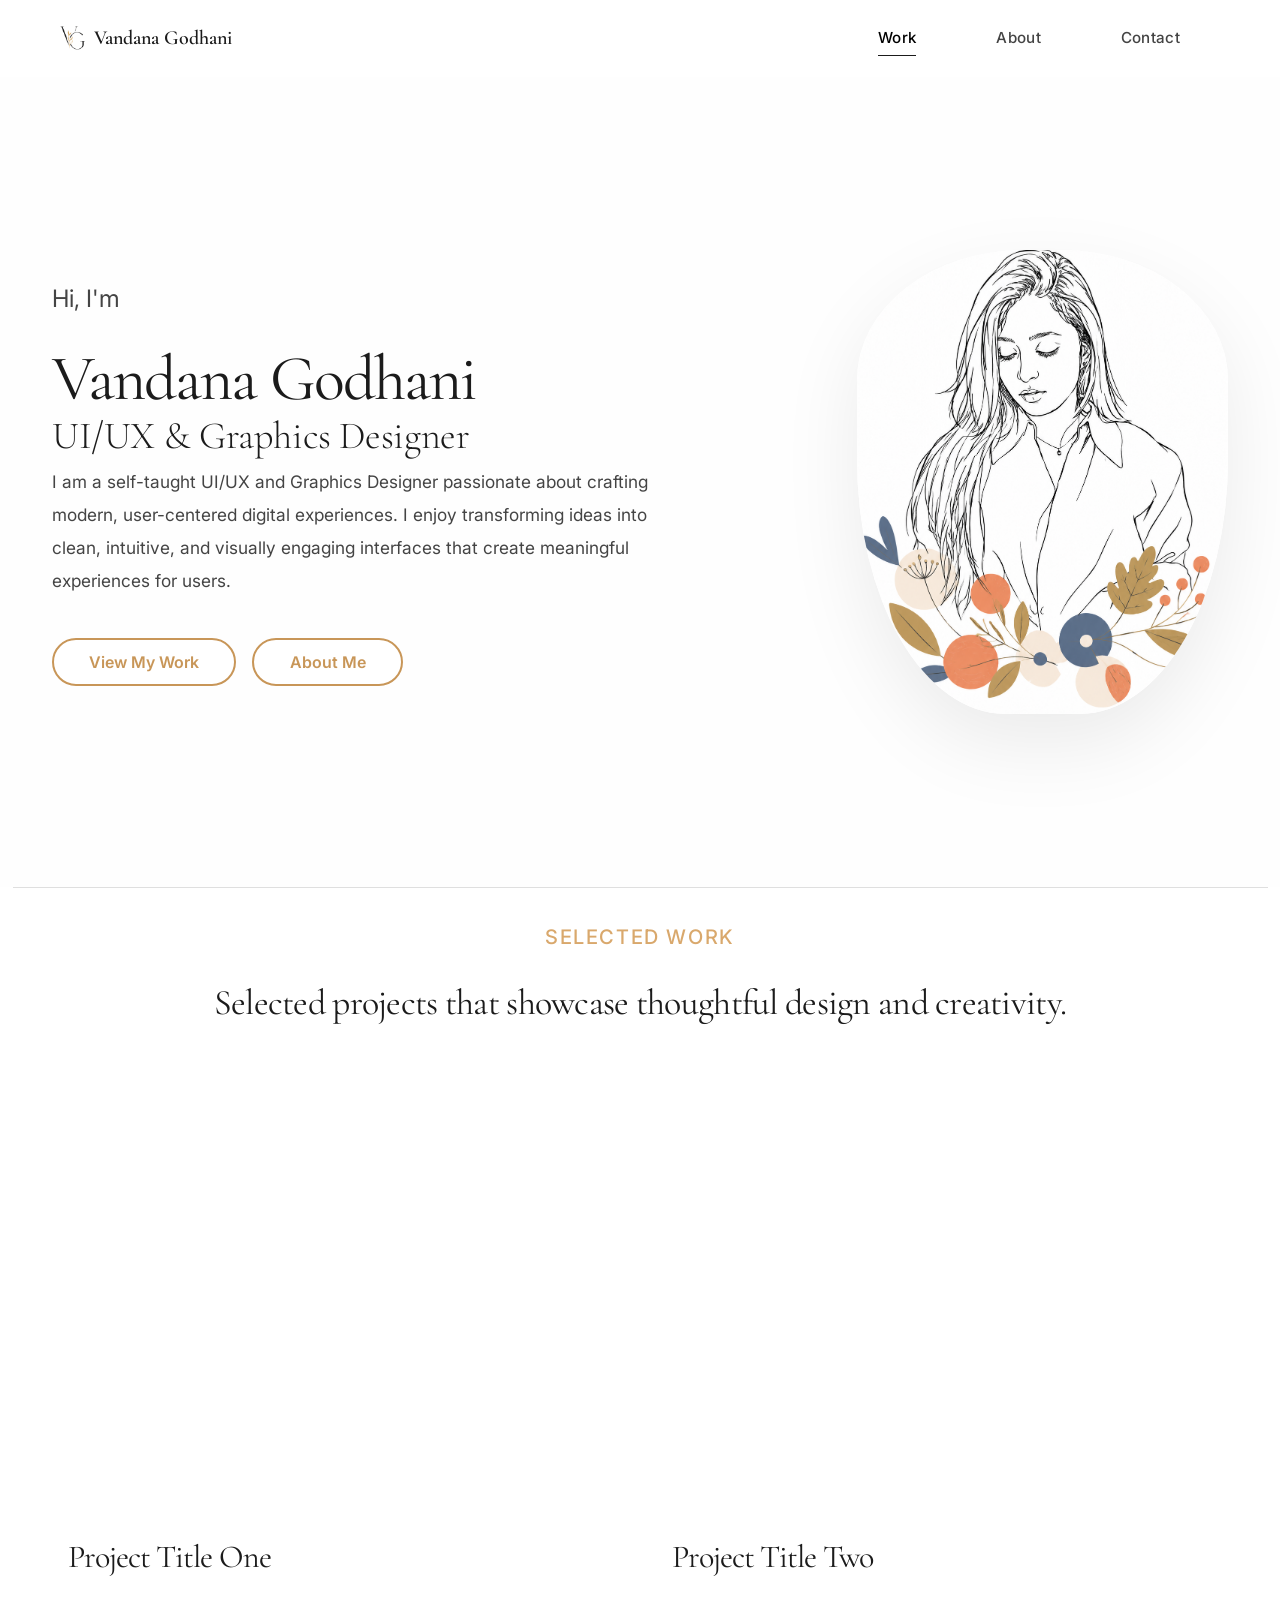
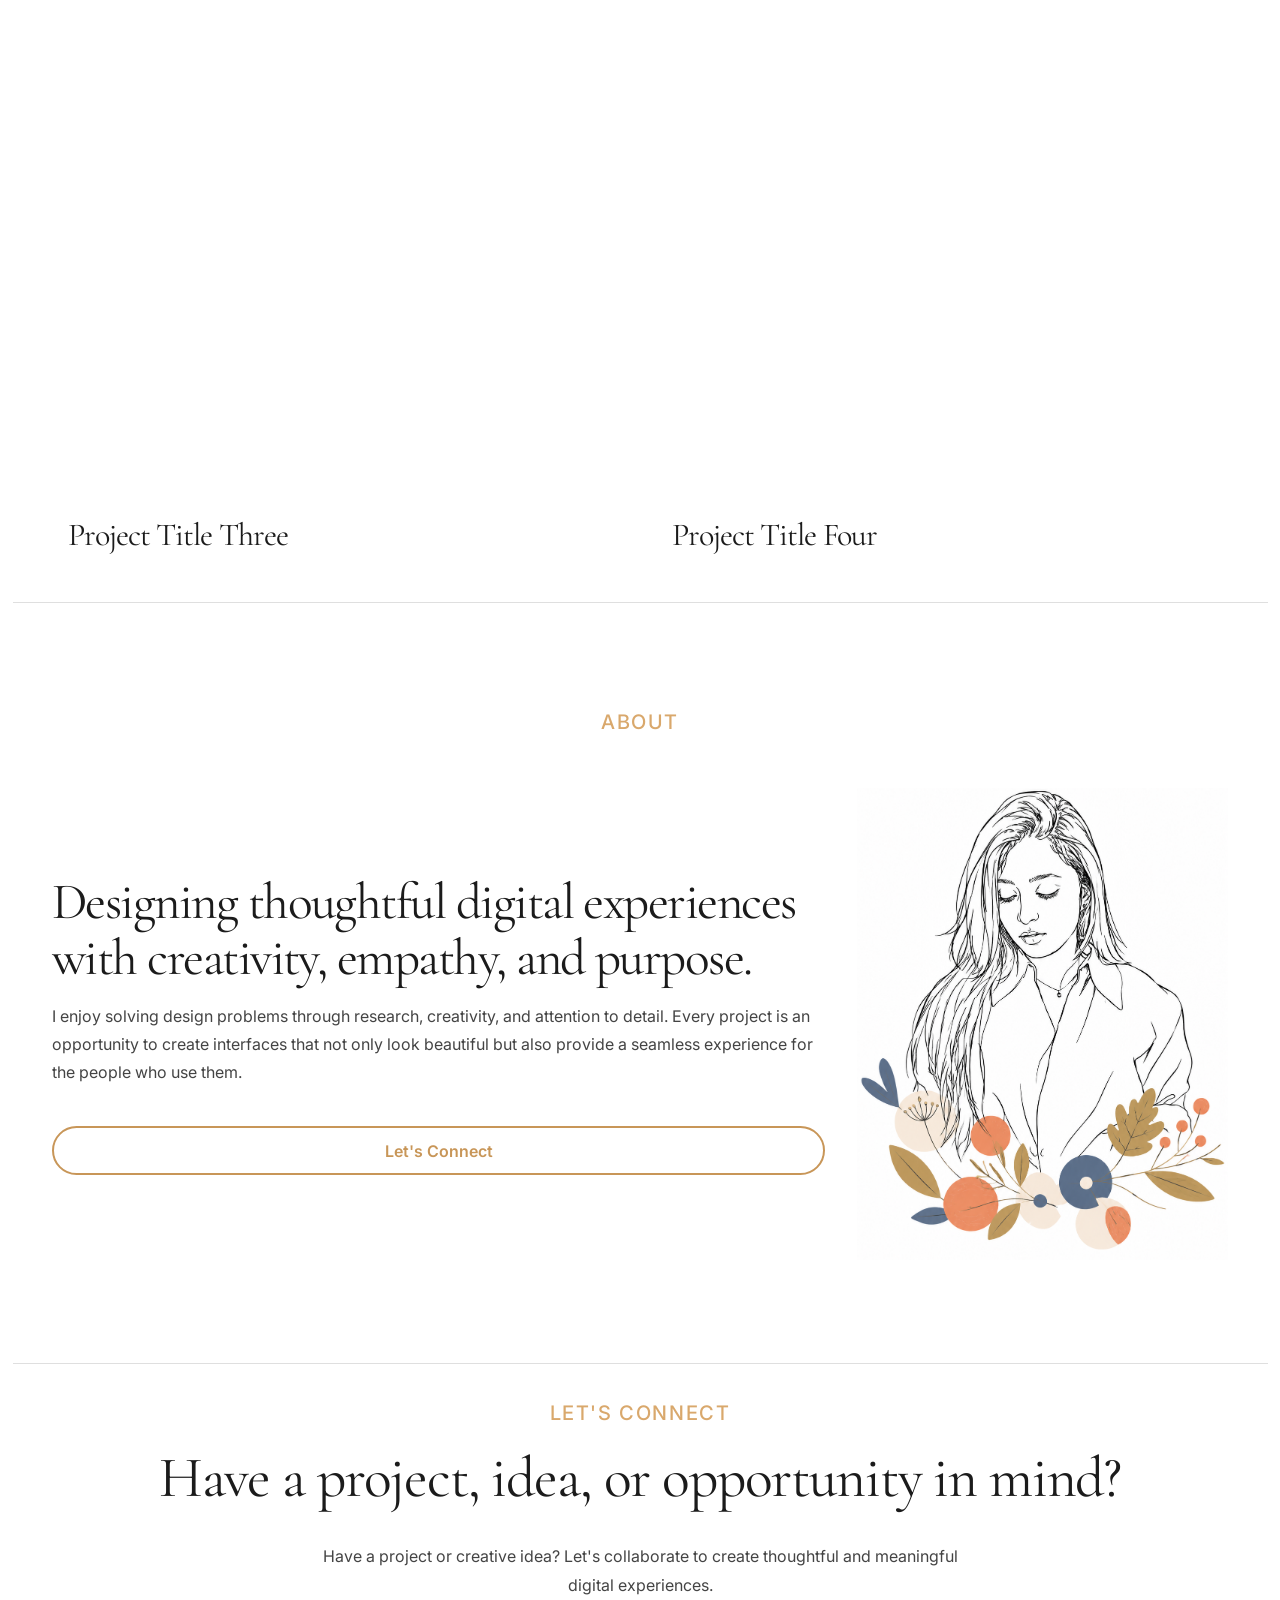
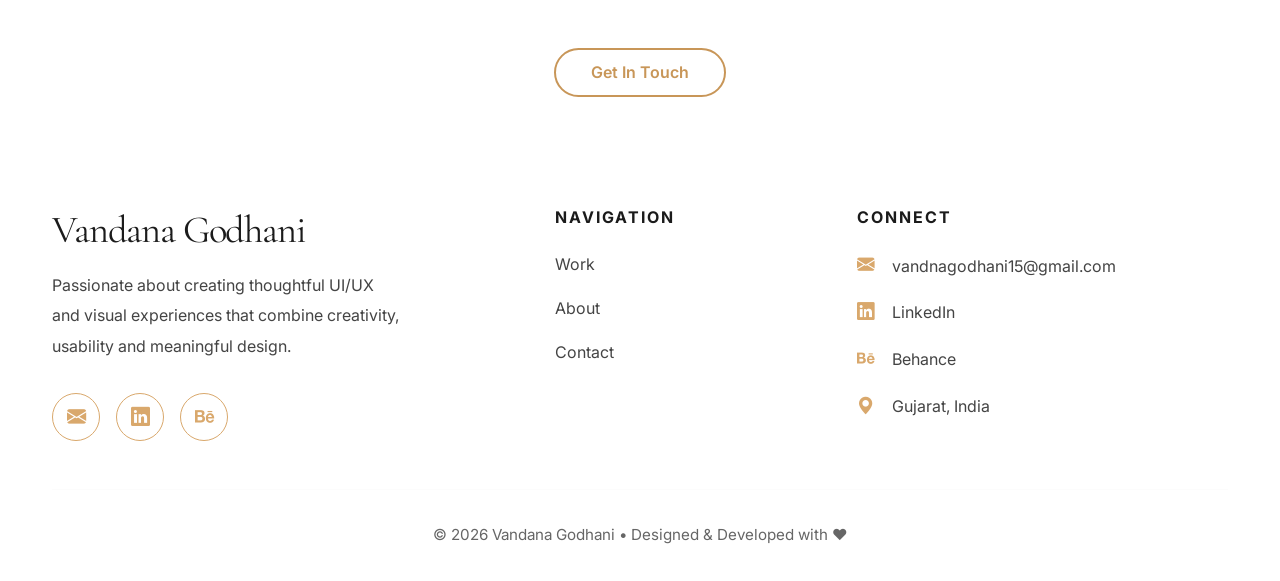
==== commit 824f6a02: "pending img" ====
--- a/index.html
+++ b/index.html
@@ -183,7 +183,7 @@
             <ul class="navbar-nav ms-auto">
               <li class="nav-item me-5">
                 <a
-                  class="nav-link fw-medium"
+                  class="nav-link fw-medium active"
                   href="index.html#featured-projects"
                 >
                   Work
@@ -228,7 +228,7 @@
                   View My Work
                 </a>
 
-                <a href="about.html" class="btn btn-outline"> About Me </a>
+                <a href="about.html" class="btn btn-primary"> About Me </a>
               </div>
             </div>
           </div>
@@ -237,16 +237,20 @@
 
           <div class="col-lg-4">
             <div class="hero-image">
-              <img
-                src="assets/images/hero/vandana-hero.png"
-                alt="Portrait of Vandana Godhani"
-                class="img-fluid"
-              />
+              <div class="editorial-image">
+                <img
+                  src="assets/images/hero/vandana-hero.png"
+                  alt="Portrait of Vandana Godhani"
+                  class="img-fluid"
+                />
+              </div>
             </div>
           </div>
         </div>
       </div>
     </section>
+    <hr class="section-divider" />
+
     <!-- ====================FEATURED PROJECT==================== -->
 
     <section id="featured-projects" class="featured-projects-section">
@@ -259,7 +263,8 @@
               <span class="section-subtitle fs-5"> Selected Work </span>
 
               <h2 class="section-title">
-                Selected projects that showcase thoughtful design and creativity.
+                Selected projects that showcase thoughtful design and
+                creativity.
               </h2>
             </div>
           </div>
@@ -342,6 +347,7 @@
         </div>
       </div>
     </section>
+        <hr class="section-divider" />
 
     <!-- ==========================================================
      ABOUT PREVIEW
@@ -355,14 +361,16 @@
           <span class="section-subtitle fs-5 d-block text-center"> About </span>
           <div class="col-lg-8">
             <div class="about-hero-content">
-
               <h2 class="page-title">
                 Designing thoughtful digital experiences with creativity,
                 empathy, and purpose.
               </h2>
 
               <p class="about-hero-text pt-3">
-                I enjoy solving design problems through research, creativity, and attention to detail. Every project is an opportunity to create interfaces that not only look beautiful but also provide a seamless experience for the people who use them.
+                I enjoy solving design problems through research, creativity,
+                and attention to detail. Every project is an opportunity to
+                create interfaces that not only look beautiful but also provide
+                a seamless experience for the people who use them.
               </p>
 
               <div class="hero-buttons pt-2">
@@ -411,9 +419,8 @@
               </h2>
 
               <p class="cta-description">
-                Whether you're looking to collaborate, discuss a creative idea,
-                or simply say hello, I'd love to hear from you. Let's create
-                thoughtful and meaningful digital experiences together.
+                Have a project or creative idea? Let's collaborate to create
+                thoughtful and meaningful digital experiences.
               </p>
 
               <div class="cta-buttons text-center d-block pt-3">
@@ -427,94 +434,112 @@
       </div>
     </section>
 
-    <!-- ==========================================================
-     FOOTER
-=========================================================== -->
-
-    <footer id="site-footer" class="site-footer">
+    <footer class="site-footer">
       <div class="container">
         <div class="row gy-5">
           <!-- Brand -->
 
           <div class="col-lg-5">
             <div class="footer-brand">
-              <a href="index.html" class="footer-logo"> Vandana Godhani </a>
+              <h3 class="footer-logo">Vandana Godhani</h3>
 
               <p class="footer-description">
                 Passionate about creating thoughtful UI/UX and visual
-                experiences that combine creativity, usability, and meaningful
+                experiences that combine creativity, usability and meaningful
                 design.
               </p>
+
+              <div class="footer-social">
+                <a href="mailto:vandnagodhani15@gmail.com">
+                  <i class="bi bi-envelope-fill"></i>
+                </a>
+
+                <a
+                  href="https://www.linkedin.com/in/vandana-godhani-a0b408183/"
+                  target="_blank"
+                >
+                  <i class="bi bi-linkedin"></i>
+                </a>
+
+                <a
+                  href="https://www.behance.net/vandanagodhani"
+                  target="_blank"
+                >
+                  <i class="bi bi-behance"></i>
+                </a>
+              </div>
             </div>
           </div>
 
           <!-- Navigation -->
 
           <div class="col-lg-3">
-            <div class="footer-navigation">
-              <h5 class="footer-heading">Navigation</h5>
-
-              <ul class="footer-links">
-                <li>
-                  <a href="#featured-projects"> Work </a>
-                </li>
-
-                <li>
-                  <a href="about.html"> About </a>
-                </li>
-
-                <li>
-                  <a href="contact.html"> Contact </a>
-                </li>
-              </ul>
-            </div>
+            <h5 class="footer-heading">Navigation</h5>
+
+            <ul class="footer-links">
+              <li>
+                <a href="index.html#featured-projects"> Work </a>
+              </li>
+
+              <li>
+                <a href="about.html"> About </a>
+              </li>
+
+              <li>
+                <a href="contact.html"> Contact </a>
+              </li>
+            </ul>
           </div>
 
           <!-- Contact -->
 
-          <!-- Contact -->
-
           <div class="col-lg-4">
-            <div class="footer-contact">
-              <h5 class="footer-heading">Connect</h5>
-
-              <ul class="footer-links">
-                <li>
-                  <a href="mailto:vandnagodhani15@gmail.com"> Get in Touch </a>
-                </li>
-
-                <li>
-                  <a
-                    href="https://www.linkedin.com/in/vandana-godhani-a0b408183/"
-                    target="_blank"
-                    rel="noopener noreferrer"
-                  >
-                    LinkedIn
-                  </a>
-                </li>
-
-                <li>
-                  <a
-                    href="https://www.behance.net/vandanagodhani"
-                    target="_blank"
-                    rel="noopener noreferrer"
-                  >
-                    Behance
-                  </a>
-                </li>
-              </ul>
-            </div>
+            <h5 class="footer-heading">Connect</h5>
+
+            <ul class="footer-contact-list">
+              <li>
+                <i class="bi bi-envelope-fill"></i>
+
+                <a href="mailto:vandnagodhani15@gmail.com">
+                  vandnagodhani15@gmail.com
+                </a>
+              </li>
+
+              <li>
+                <i class="bi bi-linkedin"></i>
+
+                <a
+                  href="https://www.linkedin.com/in/vandana-godhani-a0b408183/"
+                  target="_blank"
+                >
+                  LinkedIn
+                </a>
+              </li>
+
+              <li>
+                <i class="bi bi-behance"></i>
+
+                <a
+                  href="https://www.behance.net/vandanagodhani"
+                  target="_blank"
+                >
+                  Behance
+                </a>
+              </li>
+
+              <li>
+                <i class="bi bi-geo-alt-fill"></i>
+
+                Gujarat, India
+              </li>
+            </ul>
           </div>
         </div>
 
         <hr class="footer-divider" />
 
-        <div class="row align-items-center">
-          <div class="col-md-12 pt-4">
-            <p class="footer-copyright text-center">
-              © 2026 Vandana Godhani. All rights reserved.
-            </p>
-          </div>
+        <div class="footer-bottom">
+          <p>© 2026 Vandana Godhani • Designed & Developed with ❤</p>
         </div>
       </div>
     </footer>
--- a/css/layout.css
+++ b/css/layout.css
@@ -104,202 +104,202 @@
 
 .featured-projects-section{
 
+    padding-top:2rem;
+
+    padding-bottom:2rem;
+}
+
+
+.project-card{
+
+    height:100%;
+}
+
+
+/* ==========================================================
+   ABOUT PREVIEW
+========================================================== */
+
+.about-preview-section{
+
+    padding-top:2rem;
+
+    padding-bottom:2rem;
+}
+
+
+.about-preview-image{
+
+    display:flex;
+
+    justify-content:center;
+}
+
+
+.about-preview-image img{
+
+    width:100%;
+
+    max-width:480px;
+
+    height:auto;
+}
+
+
+/* ==========================================================
+   CTA
+========================================================== */
+
+.contact-cta-section{
+
+    padding-top:2rem;
+
+    padding-bottom:2rem;
+}
+
+
+
+/* ==========================================================
+   FOOTER
+========================================================== */
+
+.site-footer{
+
     padding-top:4rem;
 
-    padding-bottom:4rem;
-}
-
-
-.project-card{
-
-    height:100%;
-}
-
-
-/* ==========================================================
-   ABOUT PREVIEW
-========================================================== */
-
-.about-preview-section{
-
-    padding-top:4rem;
-
-    padding-bottom:4rem;
-}
-
+    padding-bottom:2rem;
+}
+
+
+/* ==========================================================
+   BOOTSTRAP SPACING IMPROVEMENTS
+========================================================== */
+
+.row{
+
+    --bs-gutter-x:2rem;
+
+    --bs-gutter-y:2rem;
+}
+
+
+/* ==========================================================
+   DESKTOP LARGE
+========================================================== */
+
+@media(min-width:1400px){
+
+.container{
+
+max-width:1280px;
+
+}
+
+.hero-image img{
+
+max-width:520px;
+
+}
+
+}
+
+
+/* ==========================================================
+   TABLET
+========================================================== */
+
+@media(max-width:991.98px){
+
+.hero-section{
+
+min-height:auto;
+
+padding-top:5rem;
+
+padding-bottom:5rem;
+
+text-align:center;
+
+}
+
+.hero-content{
+
+margin-inline:auto;
+
+}
+
+.hero-buttons{
+
+justify-content:center;
+
+}
+
+.hero-image{
+
+margin-top:2rem;
+
+}
+
+.about-preview-content{
+
+text-align:center;
+
+}
 
 .about-preview-image{
 
-    display:flex;
-
-    justify-content:center;
-}
-
-
-.about-preview-image img{
-
-    width:100%;
-
-    max-width:480px;
-
-    height:auto;
-}
-
-
-/* ==========================================================
-   CTA
-========================================================== */
-
-.contact-cta-section{
-
-    padding-top:4rem;
-
-    padding-bottom:4rem;
-}
-
-
-
-/* ==========================================================
-   FOOTER
-========================================================== */
-
-.site-footer{
-
-    padding-top:4rem;
-
-    padding-bottom:2rem;
-}
-
-
-/* ==========================================================
-   BOOTSTRAP SPACING IMPROVEMENTS
-========================================================== */
-
-.row{
-
-    --bs-gutter-x:2rem;
-
-    --bs-gutter-y:2rem;
-}
-
-
-/* ==========================================================
-   DESKTOP LARGE
-========================================================== */
-
-@media(min-width:1400px){
+margin-top:2rem;
+
+}
+
+}
+
+
+/* ==========================================================
+   MOBILE
+========================================================== */
+
+@media(max-width:767.98px){
+
+section{
+
+padding-block:4rem;
+
+}
+
+.hero-section{
+
+padding-top:4rem;
+
+padding-bottom:4rem;
+
+}
 
 .container{
 
-max-width:1280px;
+padding-left:1.25rem;
+
+padding-right:1.25rem;
+
+}
+
+}
+
+
+/* ==========================================================
+   SMALL MOBILE
+========================================================== */
+
+@media(max-width:575.98px){
+
+section{
+
+padding-block:3.5rem;
 
 }
 
 .hero-image img{
 
-max-width:520px;
-
-}
-
-}
-
-
-/* ==========================================================
-   TABLET
-========================================================== */
-
-@media(max-width:991.98px){
-
-.hero-section{
-
-min-height:auto;
-
-padding-top:5rem;
-
-padding-bottom:5rem;
-
-text-align:center;
-
-}
-
-.hero-content{
-
-margin-inline:auto;
-
-}
-
-.hero-buttons{
-
-justify-content:center;
-
-}
-
-.hero-image{
-
-margin-top:2rem;
-
-}
-
-.about-preview-content{
-
-text-align:center;
-
-}
-
-.about-preview-image{
-
-margin-top:2rem;
-
-}
-
-}
-
-
-/* ==========================================================
-   MOBILE
-========================================================== */
-
-@media(max-width:767.98px){
-
-section{
-
-padding-block:4rem;
-
-}
-
-.hero-section{
-
-padding-top:4rem;
-
-padding-bottom:4rem;
-
-}
-
-.container{
-
-padding-left:1.25rem;
-
-padding-right:1.25rem;
-
-}
-
-}
-
-
-/* ==========================================================
-   SMALL MOBILE
-========================================================== */
-
-@media(max-width:575.98px){
-
-section{
-
-padding-block:3.5rem;
-
-}
-
-.hero-image img{
-
 max-width:320px;
 
 }
--- a/css/components.css
+++ b/css/components.css
@@ -239,25 +239,31 @@
 ========================================================== */
 
 .btn-primary {
-  background: var(--color-text);
-
-  color: var(--color-white);
-
-  border-color: var(--color-text);
-}
-
+    background: transparent;
+    border: 1px solid #d9a86c;
+    color: #d9a86c;
+
+    transition: all .35s ease;
+}
+
+/* Hover */
 .btn-primary:hover {
-  background: transparent;
-
-  color: var(--color-text);
-
-  border-color: var(--color-text);
-
-  transform: translateY(-2px);
-}
-
-.btn-primary:active {
-  transform: translateY(0);
+    background: #d9a86c;
+    border-color: #d9a86c;
+    color: #fff;
+}
+
+/* Click */
+.btn-primary:active,
+.btn-primary.active,
+.btn-primary:focus,
+.btn-primary:focus-visible,
+.btn-check:checked + .btn-primary {
+    background: #000 !important;
+    border-color: #000 !important;
+    color: #fff !important;
+
+    box-shadow: none !important;
 }
 
 /* ==========================================================
@@ -265,35 +271,31 @@
 ========================================================== */
 
 .btn-outline {
-  background: transparent;
-
-  color: var(--color-text);
-
-  border: 1px solid var(--color-text);
-}
-
+    background: transparent;
+    border: 1px solid #d9a86c;
+    color: #d9a86c;
+
+    transition: all .35s ease;
+}
+
+/* Hover */
 .btn-outline:hover {
-  background: var(--color-text);
-
-  color: var(--color-white);
-
-  transform: translateY(-2px);
-}
-
-.btn-outline:active {
-  transform: translateY(0);
-}
-
-/* ==========================================================
-   BUTTON FOCUS
-========================================================== */
-
-.btn:focus-visible {
-  outline: none;
-
-  box-shadow: 0 0 0 4px rgba(0, 0, 0, 0.12);
-}
-
+    background: #d9a86c;
+    border-color: #d9a86c;
+    color: #fff;
+}
+
+/* Click */
+.btn-outline:active,
+.btn-outline.active,
+.btn-outline:focus,
+.btn-outline:focus-visible {
+    background: #000 !important;
+    border-color: #000 !important;
+    color: #fff !important;
+
+    box-shadow: none !important;
+}
 /* ==========================================================
    BUTTON DISABLED
 ========================================================== */
@@ -1570,4 +1572,215 @@
 
     }
 
+}
+
+.hero-image{
+    display:flex;
+    justify-content:center;
+    align-items:center;
+}
+
+.hero-image .editorial-image{
+
+    width:min(100%, 430px);
+
+    aspect-ratio:4 / 5;
+
+    overflow:hidden;
+
+    border-radius:45% 45% 40% 40% / 28% 28% 55% 55%;
+
+    background:#fff;
+
+    box-shadow:0 30px 80px rgba(0,0,0,.08);
+
+}
+
+.hero-image .editorial-image img{
+
+    width:100%;
+
+    height:100%;
+
+    object-fit:cover;
+
+    display:block;
+
+}
+
+.site-footer{
+
+padding:5rem 0 2rem;
+
+background:#fff;
+
+}
+
+.footer-logo{
+
+font-family:var(--font-heading);
+
+font-size:2.4rem;
+
+margin-bottom:1.2rem;
+
+}
+
+.footer-description{
+
+max-width:350px;
+
+line-height:1.9;
+
+margin-bottom:2rem;
+
+}
+
+.footer-heading{
+
+font-size:1rem;
+
+font-weight:700;
+
+letter-spacing:.12em;
+
+text-transform:uppercase;
+
+margin-bottom:1.5rem;
+
+}
+
+.footer-links,
+
+.footer-contact-list{
+
+list-style:none;
+
+padding:0;
+
+margin:0;
+
+}
+
+.footer-links li,
+
+.footer-contact-list li{
+
+margin-bottom:1rem;
+
+display:flex;
+
+align-items:center;
+
+gap:.8rem;
+
+}
+
+.footer-links a,
+
+.footer-contact-list a{
+
+color:var(--color-text);
+
+text-decoration:none;
+
+transition:.3s;
+
+}
+
+.footer-links a:hover,
+
+.footer-contact-list a:hover{
+
+color:#d9a86c;
+
+}
+
+.footer-social{
+
+display:flex;
+
+gap:1rem;
+
+margin-top:1rem;
+
+}
+
+.footer-social a{
+
+width:48px;
+
+height:48px;
+
+border:1px solid #d9a86c;
+
+border-radius:50%;
+
+display:flex;
+
+align-items:center;
+
+justify-content:center;
+
+color:#d9a86c;
+
+font-size:1.2rem;
+
+transition:.35s;
+
+}
+
+.footer-social a:hover{
+
+background:#d9a86c;
+
+color:#fff;
+
+transform:translateY(-4px);
+
+}
+
+.footer-contact-list i{
+
+color:#d9a86c;
+
+font-size:1.1rem;
+
+width:22px;
+
+}
+
+.footer-divider{
+
+margin:3rem 0 2rem;
+
+opacity:.15;
+
+}
+
+.footer-bottom{
+
+text-align:center;
+
+}
+
+.footer-bottom p{
+
+margin:0;
+
+font-size:.95rem;
+
+color:#666;
+
+}
+.section-divider{
+
+    border:0;
+
+    border-top:1px solid gray;
+
+    max-width:1255px;
+
+    margin:0 auto;
+
 }
--- a/css/home.css
+++ b/css/home.css
@@ -575,8 +575,8 @@
 
 .cta-content{
 
-    max-width:820px;
-
+    max-width:1400px;
+    width:100%;
     margin:0 auto;
 
 }
@@ -586,24 +586,26 @@
    CTA TITLE
 ========================================================== */
 
-.cta-content .section-title{
-
-    max-width:760px;
-
-    margin:0 auto;
-
-}
-
-
+
+
+.contact-cta-section .cta-content .cta-description {
+    max-width: 675px;
+    margin: 2rem auto 0;
+    line-height: 1.8;
+}
 /* ==========================================================
    CTA DESCRIPTION
 ========================================================== */
 
 .cta-description{
 
-    max-width:650px;
-
-    margin:1.75rem auto 0;
+     max-width:720px;
+
+    margin:1.25rem auto 0;
+
+    font-size:1rem;
+
+    line-height:1.7;
 
 }
 
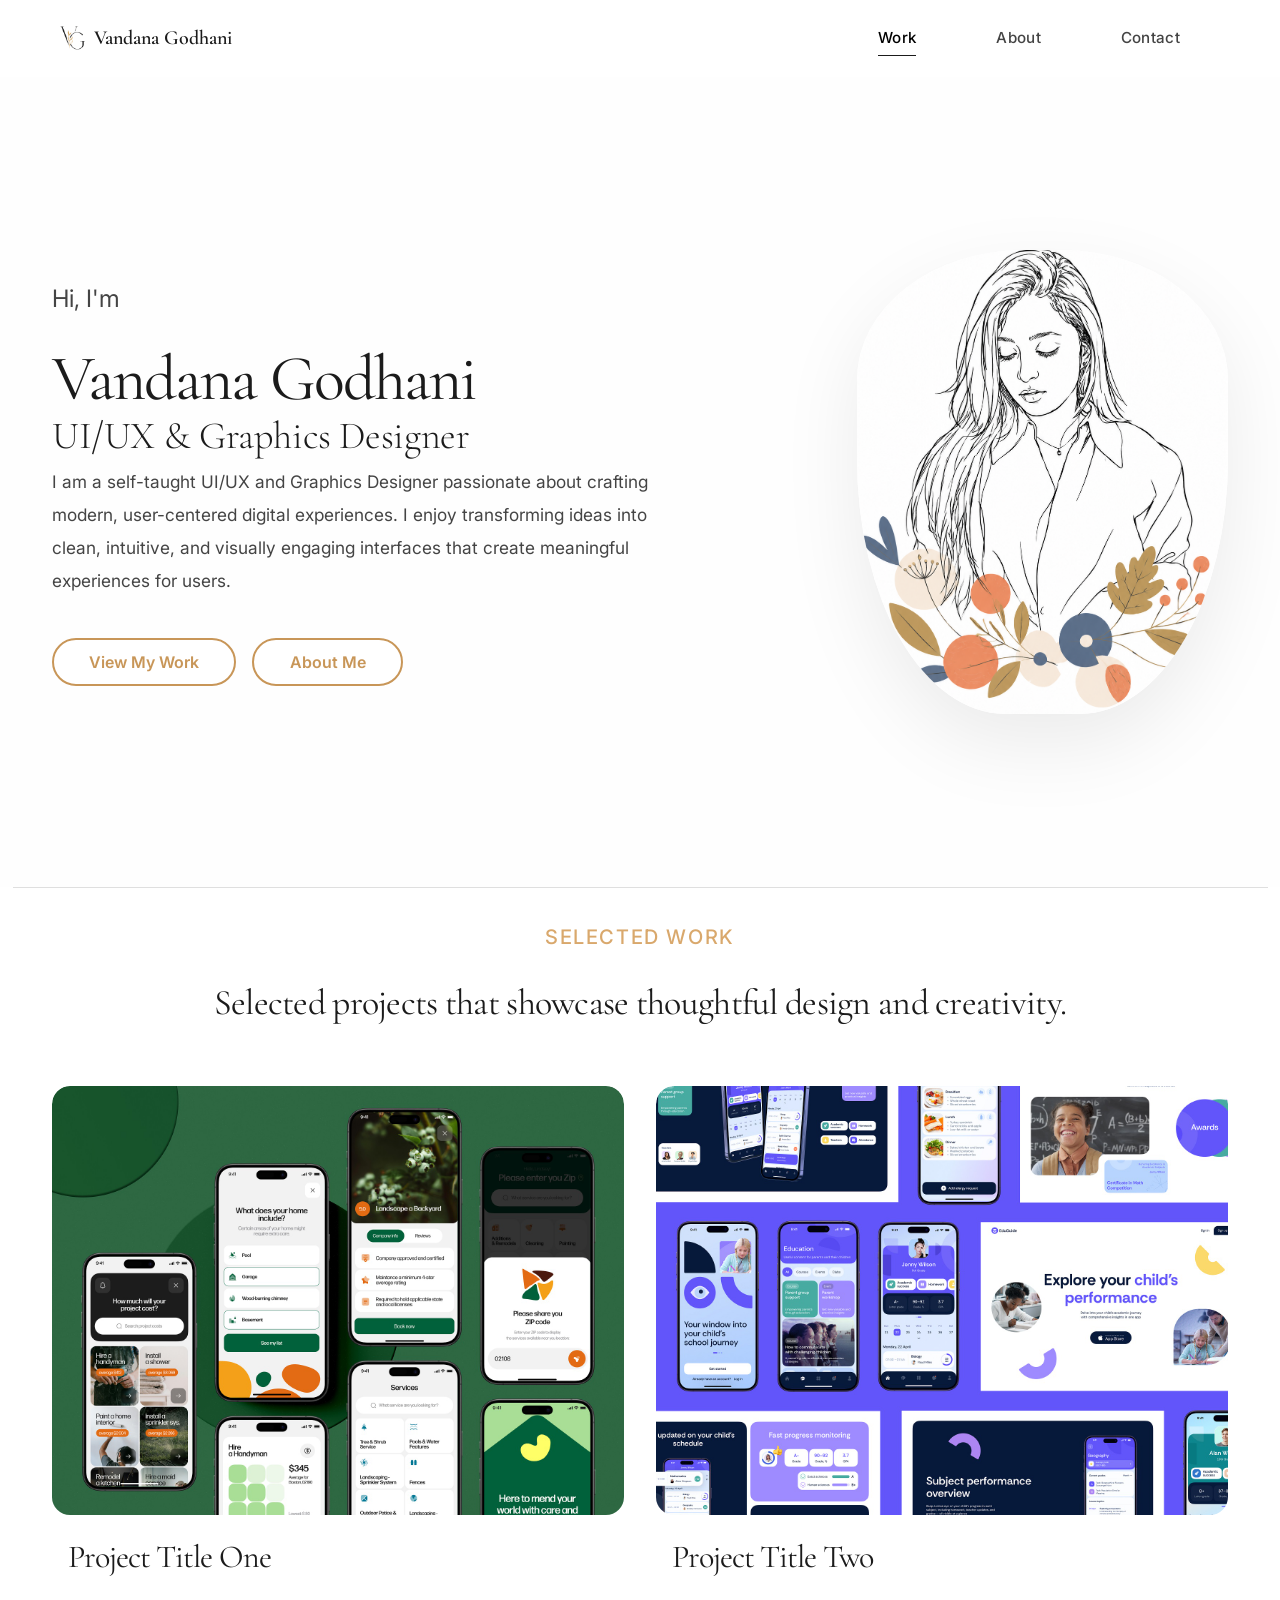
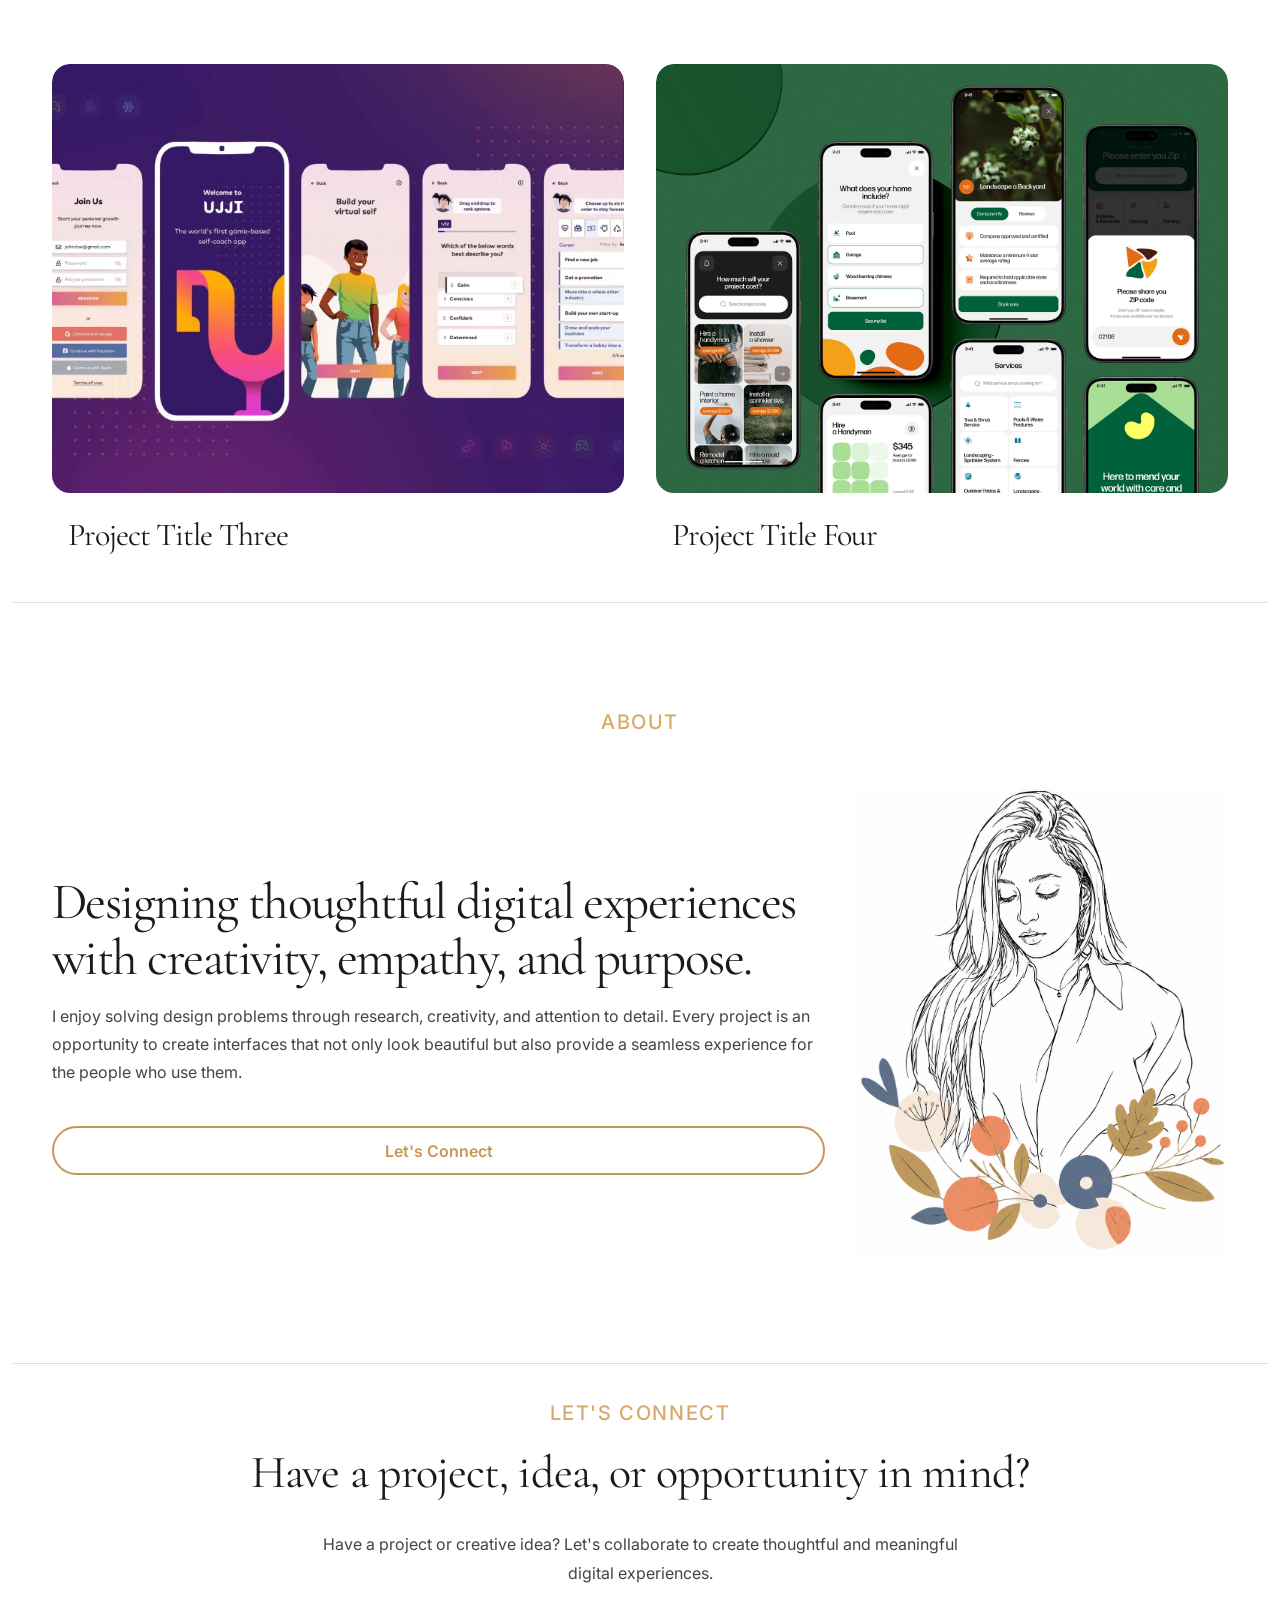
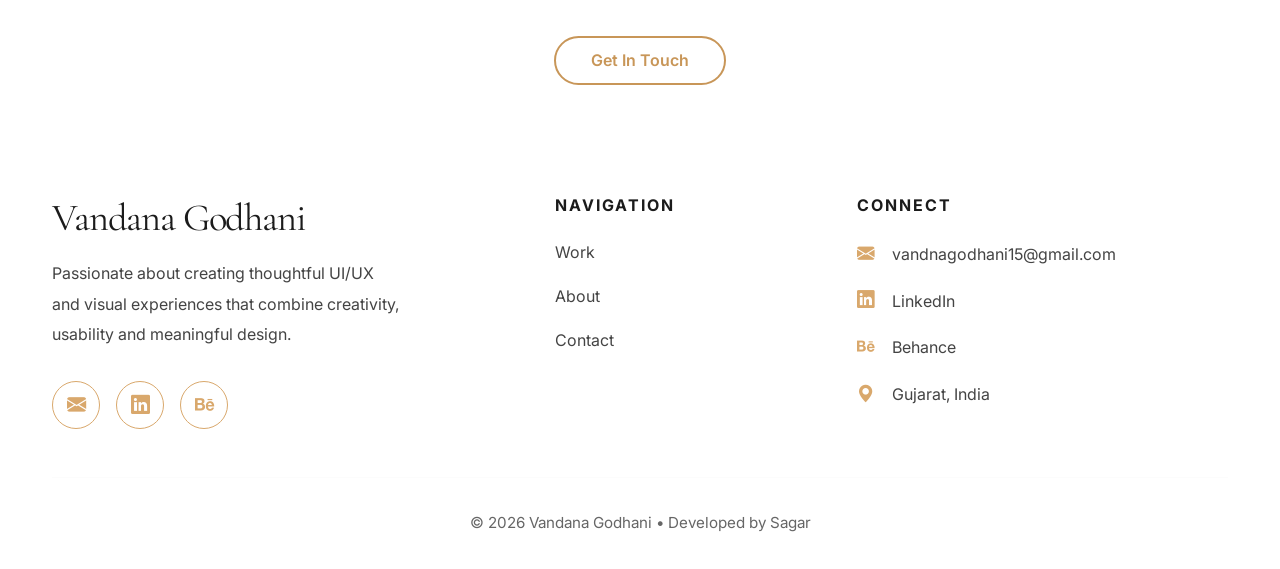
==== commit c43eb49d: "update" ====
--- a/index.html
+++ b/index.html
@@ -347,7 +347,7 @@
         </div>
       </div>
     </section>
-        <hr class="section-divider" />
+    <hr class="section-divider" />
 
     <!-- ==========================================================
      ABOUT PREVIEW
@@ -414,7 +414,7 @@
             <div class="cta-content text-center">
               <span class="section-subtitle fs-5"> Let's Connect </span>
 
-              <h2 class="section-title">
+              <h2 class="section-title cta-title">
                 Have a project, idea, or opportunity in mind?
               </h2>
 
@@ -539,7 +539,17 @@
         <hr class="footer-divider" />
 
         <div class="footer-bottom">
-          <p>© 2026 Vandana Godhani • Designed & Developed with ❤</p>
+          <p>
+            © 2026 Vandana Godhani •
+            <a
+              href="https://www.linkedin.com/in/sagar-gadige/"
+              target="_blank"
+              rel="noopener noreferrer"
+              class="footer-credit"
+            >
+              Developed by Sagar
+            </a>
+          </p>
         </div>
       </div>
     </footer>
--- a/css/components.css
+++ b/css/components.css
@@ -523,7 +523,7 @@
 
     font-family:var(--font-heading);
 
-    font-size:clamp(2.5rem,4.5vw,3.8rem);
+   font-size: clamp(2.3rem, 3.6vw, 3.3rem);
 
     font-weight:400;
 
